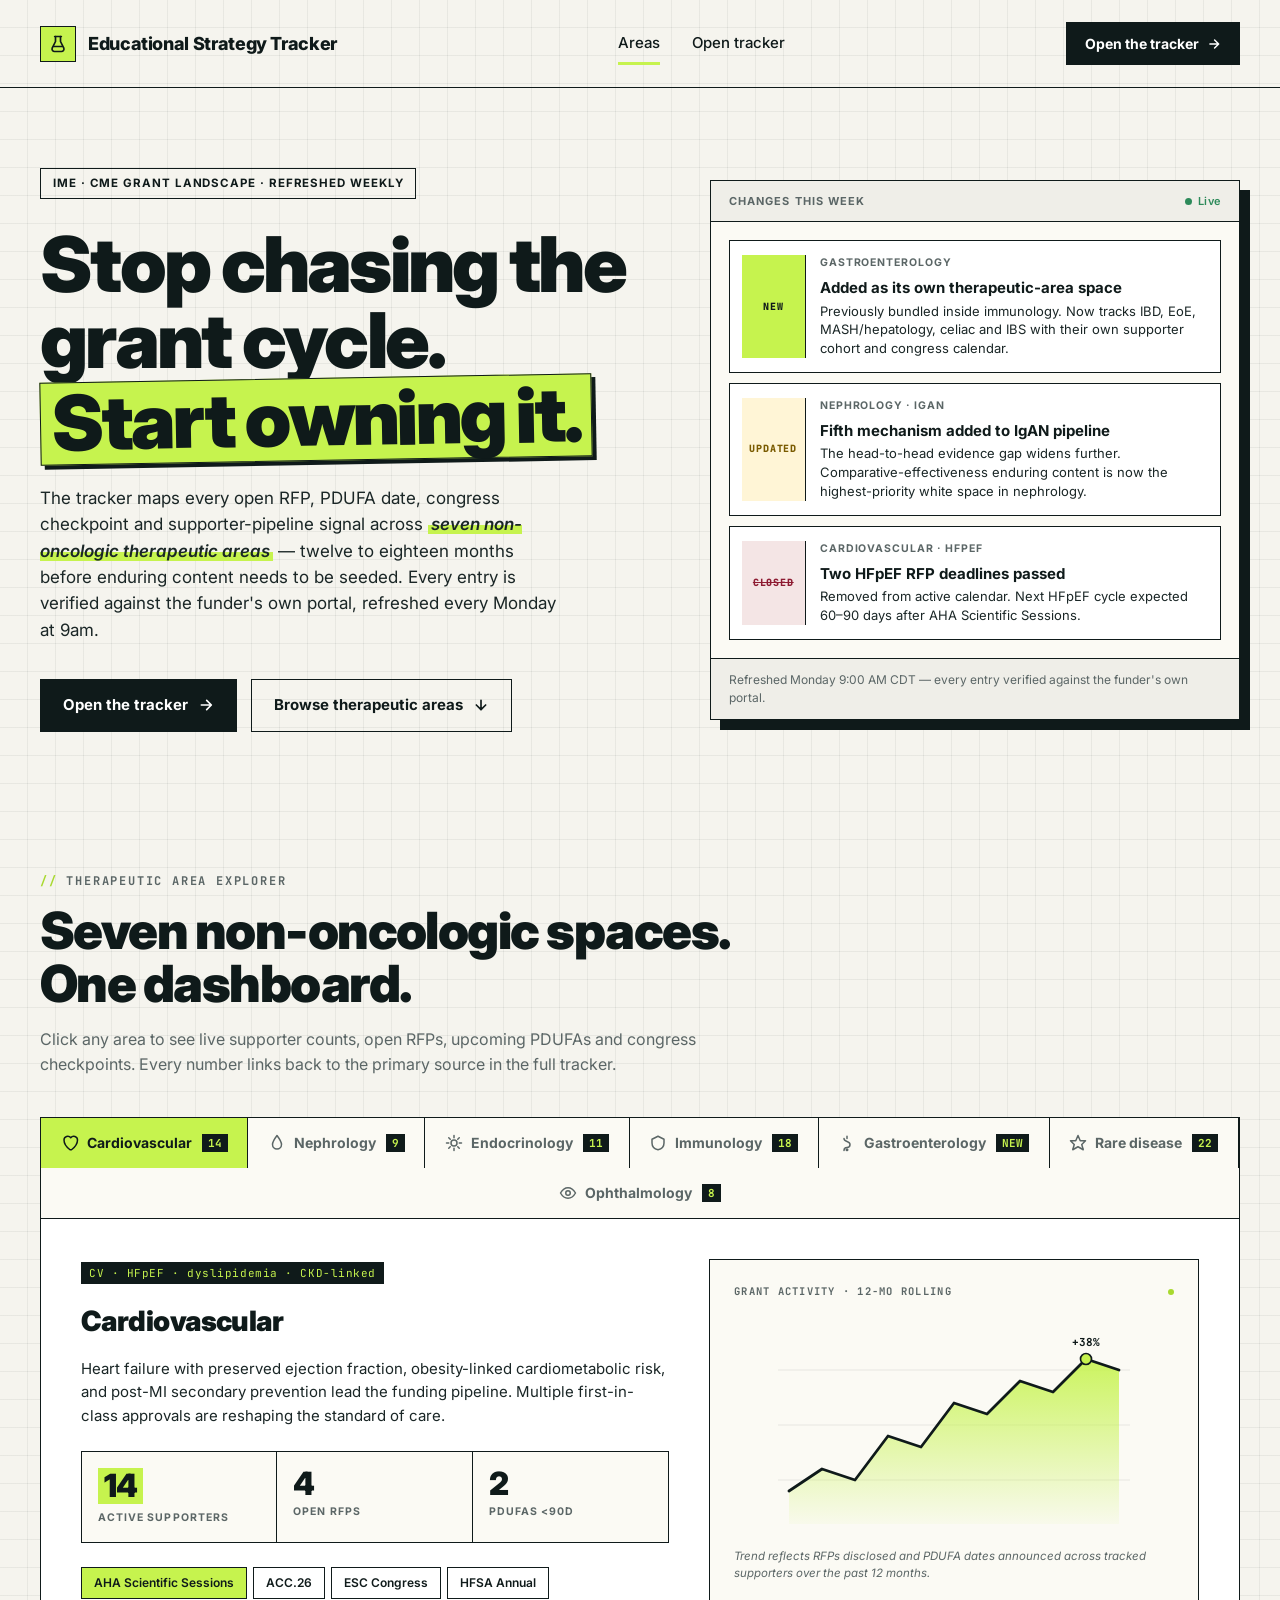
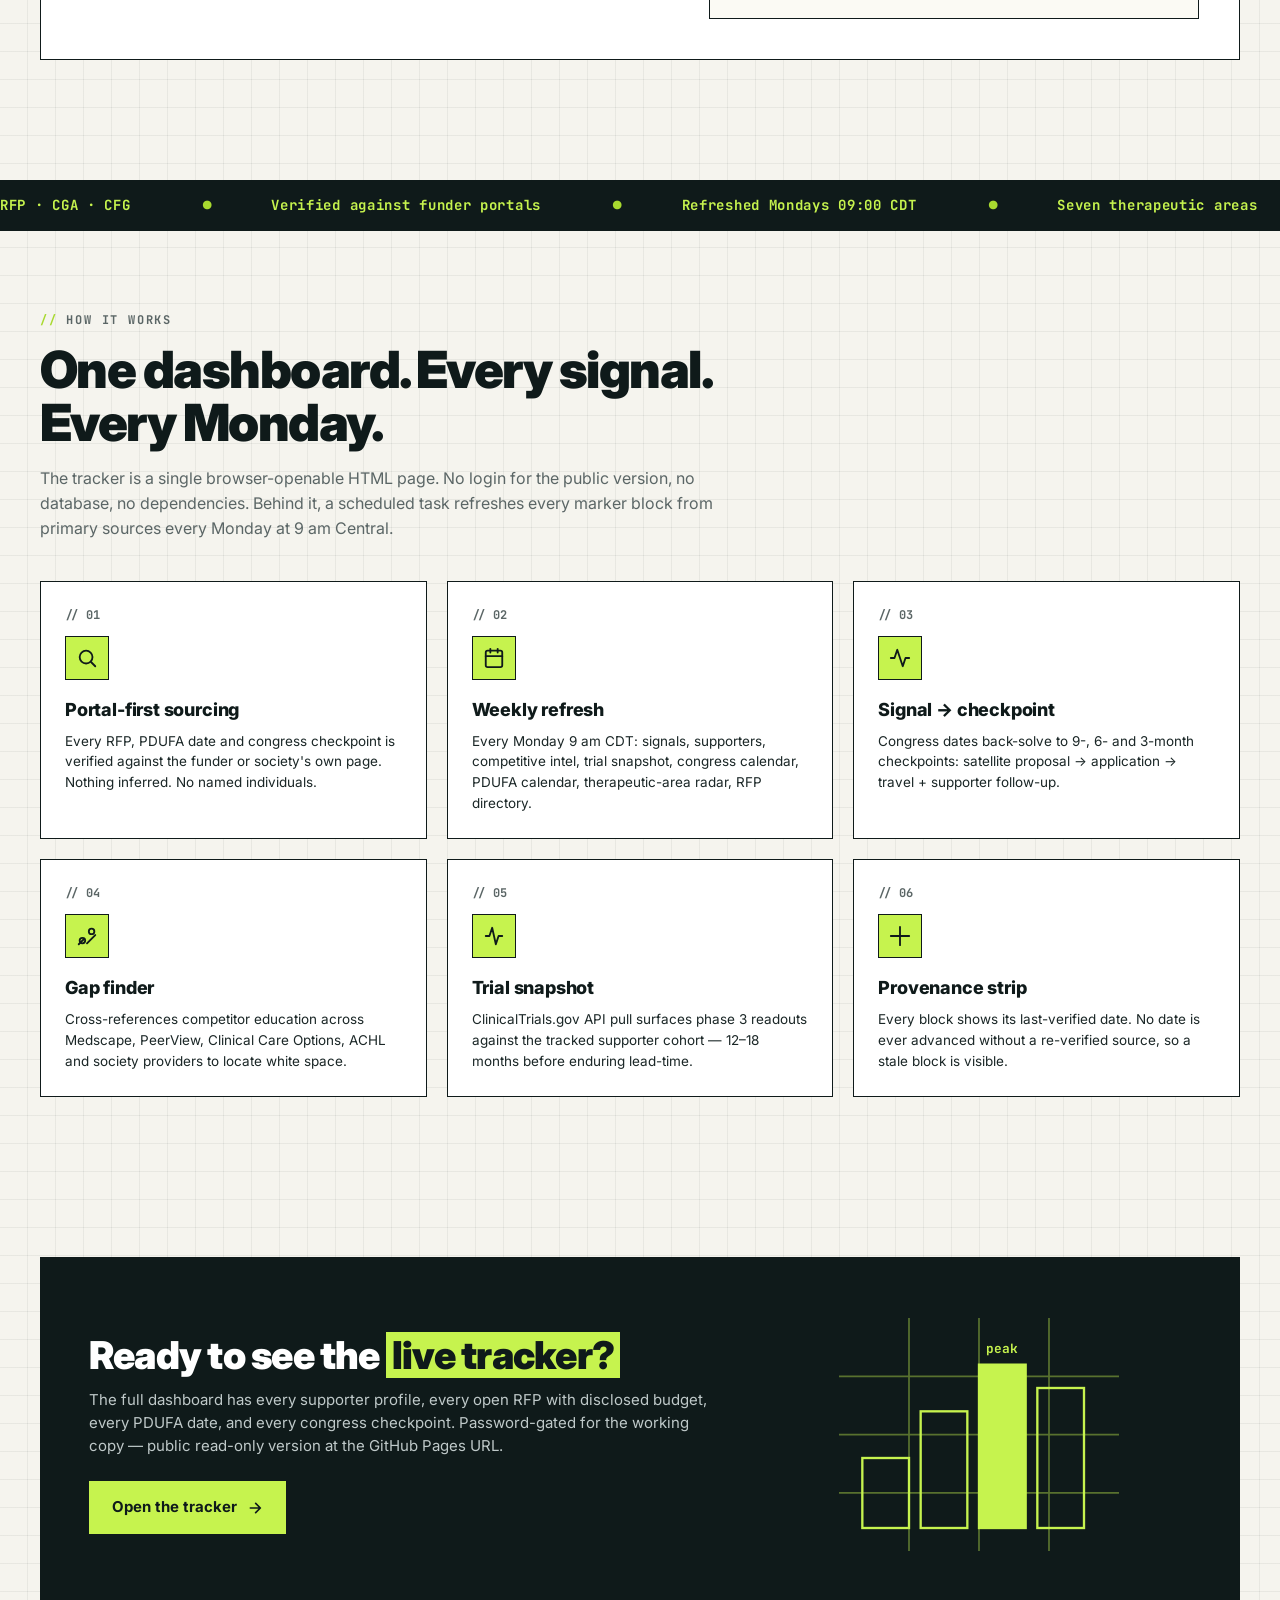
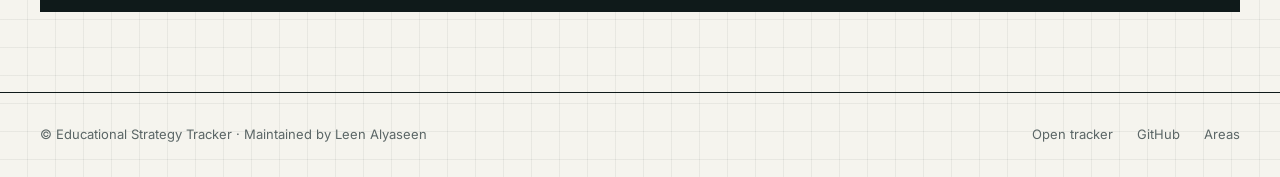
==== landing.html @ 26e4a415 "Add Nichecraft skin + landing page" ====
<!DOCTYPE html>
<html lang="en">
<head>
<meta charset="UTF-8">
<meta name="viewport" content="width=device-width, initial-scale=1.0">
<title>Educational Strategy Tracker — grant landscape, decoded</title>
<link rel="preconnect" href="https://fonts.googleapis.com">
<link rel="preconnect" href="https://fonts.gstatic.com" crossorigin>
<link href="https://fonts.googleapis.com/css2?family=Inter:wght@400;500;600;700;800;900&family=JetBrains+Mono:wght@500;700&display=swap" rel="stylesheet">
<style>
  :root{
    --bg:#f5f4ee;
    --ink:#0f1a1a;
    --ink-soft:#1a2626;
    --muted:#5b6666;
    --line:#0f1a1a;
    --paper:#fbfaf4;
    --lime:#c6f34e;
    --lime-deep:#a8d92f;
    --grid:rgba(15,26,26,.06);
    --card:#ffffff;
    --danger:#e04b3a;
    --warn:#c98a1f;
    --ok:#2d8a5a;
  }
  *{box-sizing:border-box}
  html,body{margin:0;padding:0}
  body{
    font-family:'Inter',-apple-system,BlinkMacSystemFont,'Segoe UI',sans-serif;
    background:var(--bg);
    color:var(--ink);
    line-height:1.5;
    -webkit-font-smoothing:antialiased;
    background-image:
      linear-gradient(var(--grid) 1px,transparent 1px),
      linear-gradient(90deg,var(--grid) 1px,transparent 1px);
    background-size:28px 28px;
    background-position:-1px -1px;
  }
  a{color:inherit;text-decoration:none}
  .mono{font-family:'JetBrains Mono',ui-monospace,monospace;letter-spacing:-.02em}

  /* NAV */
  .nav{
    display:flex;align-items:center;justify-content:space-between;
    padding:22px 40px;max-width:1400px;margin:0 auto;
    border-bottom:1px solid var(--ink);
  }
  .brand{display:flex;align-items:center;gap:12px}
  .logomark{
    width:36px;height:36px;border:1.5px solid var(--ink);background:var(--lime);
    display:flex;align-items:center;justify-content:center;flex-shrink:0;
  }
  .logomark svg{width:20px;height:20px}
  .brand-name{font-weight:800;font-size:18px;letter-spacing:-.02em}
  .nav-links{display:flex;gap:32px;font-weight:500;font-size:15px}
  .nav-links a{position:relative;padding:4px 0;transition:color .15s}
  .nav-links a:hover{color:var(--ink)}
  .nav-links a.active::after{
    content:'';position:absolute;left:0;right:0;bottom:-6px;height:3px;background:var(--lime);
  }
  .nav-cta{
    border:1.5px solid var(--ink);background:var(--ink);color:#fff;
    padding:10px 18px;font-weight:700;font-size:14px;
    display:inline-flex;align-items:center;gap:8px;transition:.15s;
  }
  .nav-cta:hover{background:var(--lime);color:var(--ink)}

  /* HERO */
  .hero{
    max-width:1400px;margin:0 auto;padding:80px 40px 60px;
    display:grid;grid-template-columns:1.15fr 1fr;gap:60px;align-items:center;
  }
  @media(max-width:960px){.hero{grid-template-columns:1fr;padding:40px 24px}}
  .kicker{
    display:inline-block;border:1.5px solid var(--ink);background:transparent;
    padding:6px 12px;font-size:11.5px;font-weight:700;letter-spacing:.08em;text-transform:uppercase;
    margin-bottom:28px;
  }
  h1.hero-h{
    font-family:'Inter',sans-serif;font-weight:900;font-size:clamp(44px,6vw,84px);
    line-height:.98;letter-spacing:-.035em;margin:0 0 24px;
  }
  .hi-mark{
    display:inline-block;padding:2px 10px 4px;background:var(--lime);
    border:1.5px solid var(--ink);position:relative;transform:rotate(-1deg);
    box-shadow:4px 4px 0 var(--ink);
  }
  .hero-sub{
    font-size:17px;line-height:1.55;color:var(--ink-soft);max-width:520px;margin:0 0 36px;
  }
  .hero-sub em{font-style:italic;font-weight:600;background:linear-gradient(180deg,transparent 55%,var(--lime) 55%);padding:0 3px}
  .cta-row{display:flex;gap:14px;flex-wrap:wrap}
  .btn-primary,.btn-secondary{
    font-family:inherit;font-weight:700;font-size:15px;
    padding:14px 22px;border:1.5px solid var(--ink);cursor:pointer;
    display:inline-flex;align-items:center;gap:10px;transition:.15s;
  }
  .btn-primary{background:var(--ink);color:#fff}
  .btn-primary:hover{background:var(--lime);color:var(--ink)}
  .btn-secondary{background:transparent;color:var(--ink)}
  .btn-secondary:hover{background:var(--ink);color:#fff}
  .btn-primary svg,.btn-secondary svg{transition:transform .15s}
  .btn-primary:hover svg,.btn-secondary:hover svg{transform:translateX(3px)}

  /* HERO CARD */
  .sample-card{
    background:var(--paper);border:1.5px solid var(--ink);
    box-shadow:10px 10px 0 var(--ink);position:relative;
  }
  .sample-head{
    background:#efeee8;border-bottom:1.5px solid var(--ink);
    padding:12px 18px;font-size:11px;font-weight:700;letter-spacing:.1em;text-transform:uppercase;color:var(--muted);
    display:flex;justify-content:space-between;align-items:center;
  }
  .live-dot{
    display:inline-flex;align-items:center;gap:6px;color:var(--ok);text-transform:none;letter-spacing:.02em;font-weight:600;font-size:11px;
  }
  .live-dot::before{
    content:'';width:7px;height:7px;border-radius:50%;background:var(--ok);
    animation:pulse 2s infinite;
  }
  @keyframes pulse{
    0%,100%{opacity:1;box-shadow:0 0 0 0 rgba(45,138,90,.5)}
    50%{opacity:.7;box-shadow:0 0 0 6px rgba(45,138,90,0)}
  }
  .sample-body{padding:18px}
  .sample-row{
    display:grid;grid-template-columns:64px 1fr;gap:14px;padding:14px 12px;border:1.5px solid var(--ink);margin-bottom:10px;background:#fff;align-items:center;
  }
  .sample-row:last-child{margin-bottom:0}
  .change-tag{
    text-align:center;padding:8px 4px;border-right:1.5px solid var(--ink);
    font-family:'JetBrains Mono',monospace;font-weight:800;font-size:10px;letter-spacing:.08em;
    align-self:stretch;display:flex;align-items:center;justify-content:center;line-height:1;
  }
  .tag-new{background:var(--lime);color:var(--ink)}
  .tag-upd{background:#fff5d6;color:#7a5b00}
  .tag-closed{background:#f4e5e5;color:#8d1b32;text-decoration:line-through}
  .sample-title{font-weight:700;font-size:15px;margin-bottom:2px}
  .sample-cat{font-size:10.5px;font-weight:700;letter-spacing:.09em;text-transform:uppercase;color:var(--muted);margin-bottom:6px}
  .sample-desc{font-size:13px;color:var(--ink-soft);line-height:1.45}
  .sample-foot{font-size:12px;color:var(--muted);padding:12px 18px;border-top:1.5px solid var(--ink);background:#efeee8}

  /* SECTION */
  .section{max-width:1400px;margin:0 auto;padding:80px 40px}
  .section-head{margin-bottom:40px;max-width:720px}
  .section-kicker{
    font-family:'JetBrains Mono',monospace;font-size:12px;font-weight:700;color:var(--muted);
    text-transform:uppercase;letter-spacing:.15em;margin-bottom:14px;
  }
  .section-kicker::before{content:'// ';color:var(--lime-deep)}
  h2.section-h{
    font-weight:900;font-size:clamp(32px,4vw,52px);letter-spacing:-.03em;line-height:1.05;margin:0 0 16px;
  }
  .section-sub{font-size:16px;color:var(--muted);line-height:1.55}

  /* TABS */
  .tabs{
    display:flex;flex-wrap:wrap;gap:0;border:1.5px solid var(--ink);background:var(--paper);margin-bottom:0;
  }
  .tab{
    flex:1 1 auto;min-width:140px;
    padding:16px 18px;font-family:inherit;font-weight:700;font-size:14px;
    background:transparent;border:none;border-right:1.5px solid var(--ink);
    cursor:pointer;color:var(--muted);
    display:flex;align-items:center;justify-content:center;gap:8px;
    transition:.15s;position:relative;
  }
  .tab:last-child{border-right:none}
  .tab:hover{color:var(--ink);background:#efeee8}
  .tab.active{background:var(--lime);color:var(--ink)}
  .tab .tab-icon{width:18px;height:18px;flex-shrink:0}
  .tab .tab-count{
    font-family:'JetBrains Mono',monospace;font-weight:700;font-size:11px;
    background:var(--ink);color:var(--lime);padding:2px 6px;margin-left:2px;
  }
  .tab.active .tab-count{background:var(--ink);color:var(--lime)}
  @media(max-width:900px){.tab{flex:1 1 45%;border-right:none;border-bottom:1.5px solid var(--ink)}}

  /* TAB PANEL */
  .tab-panel{
    border:1.5px solid var(--ink);border-top:none;background:var(--card);padding:40px;
    display:none;
  }
  .tab-panel.active{display:grid;grid-template-columns:1.2fr 1fr;gap:40px}
  @media(max-width:900px){.tab-panel.active{grid-template-columns:1fr;padding:24px}}

  .panel-left h3{
    font-size:28px;font-weight:900;letter-spacing:-.02em;margin:0 0 8px;
  }
  .panel-tag{
    display:inline-block;font-family:'JetBrains Mono',monospace;font-size:11px;
    padding:3px 8px;background:var(--ink);color:var(--lime);
    margin-bottom:16px;letter-spacing:.05em;
  }
  .panel-desc{font-size:15px;color:var(--ink-soft);line-height:1.55;margin-bottom:24px}
  .stat-grid{
    display:grid;grid-template-columns:repeat(3,1fr);gap:0;
    border:1.5px solid var(--ink);margin-bottom:24px;
  }
  .stat{padding:16px;border-right:1.5px solid var(--ink);background:var(--paper)}
  .stat:last-child{border-right:none}
  .stat-num{font-weight:900;font-size:32px;line-height:1;letter-spacing:-.03em;margin-bottom:4px}
  .stat-num.accent{background:var(--lime);padding:2px 6px;display:inline-block;margin-bottom:6px}
  .stat-lab{font-size:10.5px;font-weight:700;letter-spacing:.1em;text-transform:uppercase;color:var(--muted)}
  .chip-row{display:flex;flex-wrap:wrap;gap:6px;margin-bottom:20px}
  .chip{
    font-size:12px;font-weight:600;padding:6px 12px;
    border:1.5px solid var(--ink);background:#fff;
  }
  .chip.hot{background:var(--lime)}

  /* IMMUNOLOGY SUB-SPECIALTY SWITCHER */
  .sub-switch{
    display:flex;flex-wrap:wrap;gap:0;border:1.5px solid var(--ink);margin-bottom:18px;background:var(--paper);
  }
  .sub-switch button{
    flex:1 1 auto;min-width:80px;font-family:inherit;font-weight:700;font-size:12px;
    padding:10px 12px;background:transparent;color:var(--muted);border:none;border-right:1.5px solid var(--ink);cursor:pointer;
    transition:.15s;
  }
  .sub-switch button:last-child{border-right:none}
  .sub-switch button:hover{background:#efeee8;color:var(--ink)}
  .sub-switch button.on{background:var(--ink);color:var(--lime)}
  .sub-view{display:none}
  .sub-view.on{display:block}
  .sub-lab{font-family:'JetBrains Mono',monospace;font-size:11px;font-weight:700;color:var(--muted);text-transform:uppercase;letter-spacing:.1em;margin-bottom:8px}

  /* PANEL RIGHT — GRAPHIC */
  .panel-right{
    background:var(--paper);border:1.5px solid var(--ink);padding:24px;position:relative;overflow:hidden;
    min-height:340px;display:flex;flex-direction:column;
  }
  .graphic-lab{
    font-family:'JetBrains Mono',monospace;font-size:10.5px;font-weight:700;color:var(--muted);
    letter-spacing:.12em;text-transform:uppercase;margin-bottom:14px;display:flex;justify-content:space-between;align-items:center;
  }
  .graphic-lab .tiny-dot{width:6px;height:6px;background:var(--lime-deep);border-radius:50%}
  .chart-wrap{flex:1;display:flex;align-items:center;justify-content:center}
  .chart-wrap svg{width:100%;height:auto;max-height:220px}
  .graphic-note{font-size:11.5px;color:var(--muted);margin-top:12px;line-height:1.5;font-style:italic}

  /* MARQUEE */
  .marquee-wrap{
    border-top:1.5px solid var(--ink);border-bottom:1.5px solid var(--ink);
    background:var(--ink);color:var(--lime);overflow:hidden;padding:14px 0;margin-top:40px;
  }
  .marquee{
    display:flex;gap:60px;white-space:nowrap;animation:scroll 40s linear infinite;
    font-family:'JetBrains Mono',monospace;font-size:14px;font-weight:700;letter-spacing:.05em;
  }
  @keyframes scroll{
    from{transform:translateX(0)}
    to{transform:translateX(-50%)}
  }
  .marquee span{display:inline-flex;align-items:center;gap:12px}
  .marquee span::after{content:'●';color:var(--lime-deep);margin-left:60px}

  /* FEATURE GRID */
  .feat-grid{
    display:grid;grid-template-columns:repeat(3,1fr);gap:20px;margin-top:32px;
  }
  @media(max-width:900px){.feat-grid{grid-template-columns:1fr}}
  .feat{
    border:1.5px solid var(--ink);background:var(--card);padding:24px;position:relative;transition:.15s;
  }
  .feat:hover{box-shadow:6px 6px 0 var(--ink);transform:translate(-3px,-3px)}
  .feat-num{
    font-family:'JetBrains Mono',monospace;font-size:12px;font-weight:700;color:var(--muted);margin-bottom:12px;
  }
  .feat-icon{width:44px;height:44px;margin-bottom:16px;border:1.5px solid var(--ink);display:flex;align-items:center;justify-content:center;background:var(--lime)}
  .feat-icon svg{width:22px;height:22px}
  .feat h4{font-size:18px;font-weight:800;margin:0 0 8px;letter-spacing:-.01em}
  .feat p{font-size:13.5px;color:var(--ink-soft);line-height:1.55;margin:0}

  /* CTA STRIP */
  .cta-strip{
    max-width:1400px;margin:80px auto 0;padding:0 40px;
  }
  .cta-box{
    background:var(--ink);color:#fff;padding:60px 48px;position:relative;overflow:hidden;
    display:grid;grid-template-columns:1.5fr 1fr;gap:40px;align-items:center;
    border:1.5px solid var(--ink);
  }
  @media(max-width:900px){.cta-box{grid-template-columns:1fr;padding:40px 24px}}
  .cta-box h3{font-size:clamp(28px,3vw,44px);font-weight:900;letter-spacing:-.02em;line-height:1.05;margin:0 0 12px}
  .cta-box h3 mark{background:var(--lime);color:var(--ink);padding:0 6px}
  .cta-box p{font-size:15px;color:#bfc9c9;margin:0 0 24px;line-height:1.55}
  .cta-box .btn-primary{background:var(--lime);color:var(--ink);border-color:var(--lime)}
  .cta-box .btn-primary:hover{background:#fff;color:var(--ink);border-color:#fff}
  .cta-graphic{position:relative;display:flex;justify-content:center}
  .cta-graphic svg{width:100%;max-width:280px;height:auto}

  /* FOOTER */
  footer{
    max-width:1400px;margin:80px auto 0;padding:32px 40px;
    border-top:1.5px solid var(--ink);
    display:flex;justify-content:space-between;flex-wrap:wrap;gap:16px;
    font-size:13px;color:var(--muted);
  }
  footer .foot-links{display:flex;gap:24px}
  footer a:hover{color:var(--ink)}
</style>
</head>
<body>

<!-- NAV -->
<nav class="nav">
  <div class="brand">
    <div class="logomark">
      <svg viewBox="0 0 24 24" fill="none" stroke="#0f1a1a" stroke-width="2" stroke-linecap="round" stroke-linejoin="round">
        <path d="M9 3v6l-4 8a3 3 0 0 0 3 4h8a3 3 0 0 0 3-4l-4-8V3"/>
        <path d="M8 3h8"/>
        <path d="M7 15h10"/>
      </svg>
    </div>
    <div class="brand-name">Educational Strategy Tracker</div>
  </div>
  <div class="nav-links">
    <a href="#areas" class="active">Areas</a>
    <a href="https://aistrategy5.github.io/Tracker/">Open tracker</a>
  </div>
  <a href="https://aistrategy5.github.io/Tracker/" class="nav-cta">
    Open the tracker
    <svg width="14" height="14" viewBox="0 0 24 24" fill="none" stroke="currentColor" stroke-width="2.5" stroke-linecap="round" stroke-linejoin="round"><path d="M5 12h14M13 5l7 7-7 7"/></svg>
  </a>
</nav>

<!-- HERO -->
<section class="hero">
  <div>
    <div class="kicker">IME · CME grant landscape · Refreshed weekly</div>
    <h1 class="hero-h">Stop chasing the grant cycle. <span class="hi-mark">Start owning it.</span></h1>
    <p class="hero-sub">
      The tracker maps every open RFP, PDUFA date, congress checkpoint and supporter-pipeline signal across <em>seven non-oncologic therapeutic areas</em> — twelve to eighteen months before enduring content needs to be seeded. Every entry is verified against the funder's own portal, refreshed every Monday at 9am.
    </p>
    <div class="cta-row">
      <a href="https://aistrategy5.github.io/Tracker/" class="btn-primary">
        Open the tracker
        <svg width="16" height="16" viewBox="0 0 24 24" fill="none" stroke="currentColor" stroke-width="2.5" stroke-linecap="round" stroke-linejoin="round"><path d="M5 12h14M13 5l7 7-7 7"/></svg>
      </a>
      <a href="#areas" class="btn-secondary">
        Browse therapeutic areas
        <svg width="16" height="16" viewBox="0 0 24 24" fill="none" stroke="currentColor" stroke-width="2.5" stroke-linecap="round" stroke-linejoin="round"><path d="M12 5v14M5 12l7 7 7-7"/></svg>
      </a>
    </div>
  </div>

  <div class="sample-card">
    <div class="sample-head">
      <span>Changes this week</span>
      <span class="live-dot">Live</span>
    </div>
    <div class="sample-body">
      <div class="sample-row change-row">
        <div class="change-tag tag-new">NEW</div>
        <div>
          <div class="sample-cat">Gastroenterology</div>
          <div class="sample-title">Added as its own therapeutic-area space</div>
          <div class="sample-desc">Previously bundled inside immunology. Now tracks IBD, EoE, MASH/hepatology, celiac and IBS with their own supporter cohort and congress calendar.</div>
        </div>
      </div>
      <div class="sample-row change-row">
        <div class="change-tag tag-upd">UPDATED</div>
        <div>
          <div class="sample-cat">Nephrology · IgAN</div>
          <div class="sample-title">Fifth mechanism added to IgAN pipeline</div>
          <div class="sample-desc">The head-to-head evidence gap widens further. Comparative-effectiveness enduring content is now the highest-priority white space in nephrology.</div>
        </div>
      </div>
      <div class="sample-row change-row">
        <div class="change-tag tag-closed">CLOSED</div>
        <div>
          <div class="sample-cat">Cardiovascular · HFpEF</div>
          <div class="sample-title">Two HFpEF RFP deadlines passed</div>
          <div class="sample-desc">Removed from active calendar. Next HFpEF cycle expected 60–90 days after AHA Scientific Sessions.</div>
        </div>
      </div>
    </div>
    <div class="sample-foot">Refreshed Monday 9:00 AM CDT — every entry verified against the funder's own portal.</div>
  </div>
</section>

<!-- TABS SECTION -->
<section class="section" id="areas">
  <div class="section-head">
    <div class="section-kicker">Therapeutic area explorer</div>
    <h2 class="section-h">Seven non-oncologic spaces. One dashboard.</h2>
    <p class="section-sub">Click any area to see live supporter counts, open RFPs, upcoming PDUFAs and congress checkpoints. Every number links back to the primary source in the full tracker.</p>
  </div>

  <div class="tabs" role="tablist">
    <button class="tab active" data-panel="cv">
      <svg class="tab-icon" viewBox="0 0 24 24" fill="none" stroke="currentColor" stroke-width="2" stroke-linecap="round" stroke-linejoin="round"><path d="M12 21s-8-6-8-13a5 5 0 0 1 9-3 5 5 0 0 1 9 3c0 7-8 13-8 13z"/></svg>
      Cardiovascular <span class="tab-count">14</span>
    </button>
    <button class="tab" data-panel="neph">
      <svg class="tab-icon" viewBox="0 0 24 24" fill="none" stroke="currentColor" stroke-width="2" stroke-linecap="round" stroke-linejoin="round"><path d="M12 2c3 4 6 8 6 12a6 6 0 1 1-12 0c0-4 3-8 6-12z"/></svg>
      Nephrology <span class="tab-count">9</span>
    </button>
    <button class="tab" data-panel="endo">
      <svg class="tab-icon" viewBox="0 0 24 24" fill="none" stroke="currentColor" stroke-width="2" stroke-linecap="round" stroke-linejoin="round"><circle cx="12" cy="12" r="4"/><path d="M12 2v3M12 19v3M2 12h3M19 12h3M5 5l2 2M17 17l2 2M5 19l2-2M17 7l2-2"/></svg>
      Endocrinology <span class="tab-count">11</span>
    </button>
    <button class="tab" data-panel="immuno">
      <svg class="tab-icon" viewBox="0 0 24 24" fill="none" stroke="currentColor" stroke-width="2" stroke-linecap="round" stroke-linejoin="round"><path d="M12 3l8 4v5c0 5-3.5 8-8 9-4.5-1-8-4-8-9V7l8-4z"/></svg>
      Immunology <span class="tab-count">18</span>
    </button>
    <button class="tab" data-panel="gi">
      <svg class="tab-icon" viewBox="0 0 24 24" fill="none" stroke="currentColor" stroke-width="2" stroke-linecap="round" stroke-linejoin="round"><path d="M12 3v3M8 6c0 2 1 3 4 4s4 2 4 4-1 4-4 4-4 2-4 4"/><circle cx="12" cy="21" r="1"/></svg>
      Gastroenterology <span class="tab-count">NEW</span>
    </button>
    <button class="tab" data-panel="rare">
      <svg class="tab-icon" viewBox="0 0 24 24" fill="none" stroke="currentColor" stroke-width="2" stroke-linecap="round" stroke-linejoin="round"><polygon points="12,2 15,9 22,9 17,14 19,21 12,17 5,21 7,14 2,9 9,9"/></svg>
      Rare disease <span class="tab-count">22</span>
    </button>
    <button class="tab" data-panel="oph">
      <svg class="tab-icon" viewBox="0 0 24 24" fill="none" stroke="currentColor" stroke-width="2" stroke-linecap="round" stroke-linejoin="round"><path d="M2 12s4-7 10-7 10 7 10 7-4 7-10 7S2 12 2 12z"/><circle cx="12" cy="12" r="3"/></svg>
      Ophthalmology <span class="tab-count">8</span>
    </button>
  </div>

  <!-- PANEL: Cardiovascular -->
  <div class="tab-panel active" data-panel="cv">
    <div class="panel-left">
      <span class="panel-tag">CV · HFpEF · dyslipidemia · CKD-linked</span>
      <h3>Cardiovascular</h3>
      <p class="panel-desc">Heart failure with preserved ejection fraction, obesity-linked cardiometabolic risk, and post-MI secondary prevention lead the funding pipeline. Multiple first-in-class approvals are reshaping the standard of care.</p>
      <div class="stat-grid">
        <div class="stat"><div class="stat-num accent">14</div><div class="stat-lab">Active supporters</div></div>
        <div class="stat"><div class="stat-num">4</div><div class="stat-lab">Open RFPs</div></div>
        <div class="stat"><div class="stat-num">2</div><div class="stat-lab">PDUFAs &lt;90d</div></div>
      </div>
      <div class="chip-row">
        <span class="chip hot">AHA Scientific Sessions</span>
        <span class="chip">ACC.26</span>
        <span class="chip">ESC Congress</span>
        <span class="chip">HFSA Annual</span>
      </div>
    </div>
    <div class="panel-right">
      <div class="graphic-lab"><span>Grant activity · 12-mo rolling</span><span class="tiny-dot"></span></div>
      <div class="chart-wrap">
        <svg viewBox="0 0 320 200" xmlns="http://www.w3.org/2000/svg">
          <defs>
            <linearGradient id="cvgrad" x1="0" x2="0" y1="0" y2="1">
              <stop offset="0%" stop-color="#c6f34e" stop-opacity=".9"/>
              <stop offset="100%" stop-color="#c6f34e" stop-opacity=".05"/>
            </linearGradient>
          </defs>
          <g stroke="#0f1a1a" stroke-width="0.5" opacity=".15">
            <line x1="0" y1="50" x2="320" y2="50"/><line x1="0" y1="100" x2="320" y2="100"/><line x1="0" y1="150" x2="320" y2="150"/>
          </g>
          <path d="M10,160 L40,140 L70,150 L100,110 L130,120 L160,80 L190,90 L220,60 L250,70 L280,40 L310,50 L310,190 L10,190 Z" fill="url(#cvgrad)"/>
          <path d="M10,160 L40,140 L70,150 L100,110 L130,120 L160,80 L190,90 L220,60 L250,70 L280,40 L310,50" fill="none" stroke="#0f1a1a" stroke-width="2.5" stroke-linecap="round" stroke-linejoin="round"/>
          <circle cx="280" cy="40" r="5" fill="#c6f34e" stroke="#0f1a1a" stroke-width="1.5"/>
          <text x="280" y="28" font-size="10" font-weight="700" text-anchor="middle" fill="#0f1a1a" font-family="'JetBrains Mono',monospace">+38%</text>
        </svg>
      </div>
      <p class="graphic-note">Trend reflects RFPs disclosed and PDUFA dates announced across tracked supporters over the past 12 months.</p>
    </div>
  </div>

  <!-- PANEL: Nephrology -->
  <div class="tab-panel" data-panel="neph">
    <div class="panel-left">
      <span class="panel-tag">Nephrology · IgAN · APOL1 · CKD</span>
      <h3>Nephrology</h3>
      <p class="panel-desc">IgA nephropathy went from one approved therapy to five mechanisms in under three years, with no head-to-head data. This is the highest-density comparative-effectiveness gap in the tracker right now.</p>
      <div class="stat-grid">
        <div class="stat"><div class="stat-num">9</div><div class="stat-lab">Active supporters</div></div>
        <div class="stat"><div class="stat-num accent">5</div><div class="stat-lab">IgAN mechanisms</div></div>
        <div class="stat"><div class="stat-num">3</div><div class="stat-lab">Open RFPs</div></div>
      </div>
      <div class="chip-row">
        <span class="chip hot">ASN Kidney Week</span>
        <span class="chip">ERA Congress</span>
        <span class="chip">NKF Spring</span>
      </div>
    </div>
    <div class="panel-right">
      <div class="graphic-lab"><span>Mechanism landscape · IgAN</span><span class="tiny-dot"></span></div>
      <div class="chart-wrap">
        <svg viewBox="0 0 320 200" xmlns="http://www.w3.org/2000/svg">
          <g font-family="'JetBrains Mono',monospace" font-size="9" font-weight="700" fill="#0f1a1a">
            <g transform="translate(30,30)"><rect width="60" height="30" fill="#c6f34e" stroke="#0f1a1a" stroke-width="1.5"/><text x="30" y="19" text-anchor="middle">APRIL/BLyS</text></g>
            <g transform="translate(110,30)"><rect width="60" height="30" fill="#fff" stroke="#0f1a1a" stroke-width="1.5"/><text x="30" y="19" text-anchor="middle">Endothelin</text></g>
            <g transform="translate(190,30)"><rect width="60" height="30" fill="#fff" stroke="#0f1a1a" stroke-width="1.5"/><text x="30" y="19" text-anchor="middle">Complement</text></g>
            <g transform="translate(70,90)"><rect width="60" height="30" fill="#fff" stroke="#0f1a1a" stroke-width="1.5"/><text x="30" y="19" text-anchor="middle">SGLT2</text></g>
            <g transform="translate(150,90)"><rect width="60" height="30" fill="#fff" stroke="#0f1a1a" stroke-width="1.5"/><text x="30" y="19" text-anchor="middle">MRA</text></g>
            <g transform="translate(90,150)"><rect width="120" height="30" fill="#0f1a1a" stroke="#0f1a1a" stroke-width="1.5"/><text x="150" y="19" text-anchor="middle" fill="#c6f34e">Head-to-head: 0</text></g>
          </g>
          <g stroke="#0f1a1a" stroke-width="1" fill="none" opacity=".4">
            <path d="M60,60 L100,90 M140,60 L140,90 M220,60 L180,90 M100,120 L150,150 M180,120 L150,150"/>
          </g>
        </svg>
      </div>
      <p class="graphic-note">Five approved mechanisms in a single indication with no head-to-head evidence — the exact conditions that create sustained IME demand.</p>
    </div>
  </div>

  <!-- PANEL: Endocrinology -->
  <div class="tab-panel" data-panel="endo">
    <div class="panel-left">
      <span class="panel-tag">Endocrinology · obesity · T2D · thyroid eye</span>
      <h3>Endocrinology</h3>
      <p class="panel-desc">Obesity and cardiometabolic risk are the fastest-moving spaces in the tracker. Incretin-class expansion is triggering payer-education and comparative-effectiveness RFPs across nearly every major supporter.</p>
      <div class="stat-grid">
        <div class="stat"><div class="stat-num accent">11</div><div class="stat-lab">Active supporters</div></div>
        <div class="stat"><div class="stat-num">6</div><div class="stat-lab">Open RFPs</div></div>
        <div class="stat"><div class="stat-num">3</div><div class="stat-lab">PDUFAs &lt;180d</div></div>
      </div>
      <div class="chip-row">
        <span class="chip hot">ADA Scientific</span>
        <span class="chip">EASD Annual</span>
        <span class="chip">ENDO</span>
        <span class="chip">ObesityWeek</span>
      </div>
    </div>
    <div class="panel-right">
      <div class="graphic-lab"><span>Supporter velocity · endocrinology</span><span class="tiny-dot"></span></div>
      <div class="chart-wrap">
        <svg viewBox="0 0 320 200" xmlns="http://www.w3.org/2000/svg">
          <g stroke="#0f1a1a" stroke-width="0.5" opacity=".15">
            <line x1="0" y1="50" x2="320" y2="50"/><line x1="0" y1="100" x2="320" y2="100"/><line x1="0" y1="150" x2="320" y2="150"/>
          </g>
          <g>
            <rect x="20"  y="130" width="24" height="50" fill="#fff" stroke="#0f1a1a" stroke-width="1.5"/>
            <rect x="60"  y="115" width="24" height="65" fill="#fff" stroke="#0f1a1a" stroke-width="1.5"/>
            <rect x="100" y="100" width="24" height="80" fill="#fff" stroke="#0f1a1a" stroke-width="1.5"/>
            <rect x="140" y="80" width="24" height="100" fill="#fff" stroke="#0f1a1a" stroke-width="1.5"/>
            <rect x="180" y="60" width="24" height="120" fill="#c6f34e" stroke="#0f1a1a" stroke-width="1.5"/>
            <rect x="220" y="40" width="24" height="140" fill="#c6f34e" stroke="#0f1a1a" stroke-width="1.5"/>
            <rect x="260" y="25" width="24" height="155" fill="#c6f34e" stroke="#0f1a1a" stroke-width="1.5"/>
          </g>
          <text x="272" y="18" font-size="10" font-weight="700" text-anchor="middle" fill="#0f1a1a" font-family="'JetBrains Mono',monospace">Q4</text>
          <text x="32" y="195" font-size="9" text-anchor="middle" fill="#5b6666" font-family="'JetBrains Mono',monospace">Q1</text>
        </svg>
      </div>
      <p class="graphic-note">Quarterly count of newly announced supporter RFPs in obesity/cardiometabolic. The tail-end acceleration is the incretin-class effect.</p>
    </div>
  </div>

  <!-- PANEL: Immunology -->
  <div class="tab-panel" data-panel="immuno">
    <div class="panel-left">
      <span class="panel-tag">Immunology · derm · rheum · pulm · allergy</span>
      <h3>Immunology</h3>
      <p class="panel-desc">The broadest space in the tracker. Each sub-specialty carries its own supporter cohort, congresses and RFP cadence — pick one to focus.</p>

      <div class="sub-lab">Choose sub-specialty</div>
      <div class="sub-switch" role="tablist">
        <button class="on" data-sub="all">All</button>
        <button data-sub="derm">Dermatology</button>
        <button data-sub="rheum">Rheumatology</button>
        <button data-sub="pulm">Pulmonology</button>
        <button data-sub="allergy">Allergy</button>
      </div>

      <div class="sub-view on" data-sub="all">
        <div class="stat-grid">
          <div class="stat"><div class="stat-num accent">18</div><div class="stat-lab">Active supporters</div></div>
          <div class="stat"><div class="stat-num">7</div><div class="stat-lab">Open RFPs</div></div>
          <div class="stat"><div class="stat-num">4</div><div class="stat-lab">Sub-specialties</div></div>
        </div>
        <div class="chip-row">
          <span class="chip hot">AAD</span><span class="chip hot">ACR Convergence</span>
          <span class="chip">EULAR</span><span class="chip">AAAAI</span><span class="chip">ATS</span>
        </div>
      </div>

      <div class="sub-view" data-sub="derm">
        <div class="stat-grid">
          <div class="stat"><div class="stat-num accent">5</div><div class="stat-lab">Supporters</div></div>
          <div class="stat"><div class="stat-num">2</div><div class="stat-lab">Open RFPs</div></div>
          <div class="stat"><div class="stat-num">3</div><div class="stat-lab">Focus areas</div></div>
        </div>
        <div class="chip-row">
          <span class="chip hot">Atopic dermatitis</span><span class="chip hot">Psoriasis</span>
          <span class="chip">Hidradenitis suppurativa</span><span class="chip">Vitiligo</span>
          <span class="chip">AAD Annual</span><span class="chip">SID</span>
        </div>
      </div>

      <div class="sub-view" data-sub="rheum">
        <div class="stat-grid">
          <div class="stat"><div class="stat-num accent">6</div><div class="stat-lab">Supporters</div></div>
          <div class="stat"><div class="stat-num">3</div><div class="stat-lab">Open RFPs</div></div>
          <div class="stat"><div class="stat-num">4</div><div class="stat-lab">Focus areas</div></div>
        </div>
        <div class="chip-row">
          <span class="chip hot">Rheumatoid arthritis</span><span class="chip hot">axSpA</span>
          <span class="chip">Lupus / SLE</span><span class="chip">PsA</span>
          <span class="chip">ACR Convergence</span><span class="chip">EULAR</span>
        </div>
      </div>

      <div class="sub-view" data-sub="pulm">
        <div class="stat-grid">
          <div class="stat"><div class="stat-num accent">3</div><div class="stat-lab">Supporters</div></div>
          <div class="stat"><div class="stat-num">1</div><div class="stat-lab">Open RFPs</div></div>
          <div class="stat"><div class="stat-num">3</div><div class="stat-lab">Focus areas</div></div>
        </div>
        <div class="chip-row">
          <span class="chip hot">Severe asthma</span>
          <span class="chip">COPD (Type 2)</span><span class="chip">Chronic cough</span>
          <span class="chip">ATS</span><span class="chip">CHEST</span>
        </div>
      </div>

      <div class="sub-view" data-sub="allergy">
        <div class="stat-grid">
          <div class="stat"><div class="stat-num accent">2</div><div class="stat-lab">Supporters</div></div>
          <div class="stat"><div class="stat-num">1</div><div class="stat-lab">Open RFPs</div></div>
          <div class="stat"><div class="stat-num">3</div><div class="stat-lab">Focus areas</div></div>
        </div>
        <div class="chip-row">
          <span class="chip hot">Chronic spontaneous urticaria</span>
          <span class="chip">Food allergy</span><span class="chip">Nasal polyposis</span>
          <span class="chip">AAAAI</span>
        </div>
      </div>
    </div>
    <div class="panel-right">
      <div class="graphic-lab"><span>Sub-specialty split</span><span class="tiny-dot"></span></div>
      <div class="chart-wrap">
        <svg viewBox="0 0 320 200" xmlns="http://www.w3.org/2000/svg">
          <g font-family="'JetBrains Mono',monospace" font-size="10" font-weight="700">
            <rect x="20"  y="70" width="55" height="60" fill="#c6f34e" stroke="#0f1a1a" stroke-width="1.5"/>
            <rect x="80"  y="55" width="55" height="75" fill="#fff" stroke="#0f1a1a" stroke-width="1.5"/>
            <rect x="140" y="80" width="55" height="50" fill="#fff" stroke="#0f1a1a" stroke-width="1.5"/>
            <rect x="200" y="90" width="55" height="40" fill="#fff" stroke="#0f1a1a" stroke-width="1.5"/>
            <rect x="260" y="100" width="40" height="30" fill="#fff" stroke="#0f1a1a" stroke-width="1.5"/>
            <text x="47"  y="150" text-anchor="middle" fill="#0f1a1a">Derm</text>
            <text x="107" y="150" text-anchor="middle" fill="#0f1a1a">Rheum</text>
            <text x="167" y="150" text-anchor="middle" fill="#0f1a1a">Pulm</text>
            <text x="227" y="150" text-anchor="middle" fill="#0f1a1a">Allergy</text>
            <text x="280" y="150" text-anchor="middle" fill="#0f1a1a">Other</text>
            <text x="47"  y="65" text-anchor="middle" font-size="12" font-weight="800">5</text>
            <text x="107" y="50" text-anchor="middle" font-size="12" font-weight="800">6</text>
            <text x="167" y="75" text-anchor="middle" font-size="12" font-weight="800">3</text>
            <text x="227" y="85" text-anchor="middle" font-size="12" font-weight="800">2</text>
            <text x="280" y="95" text-anchor="middle" font-size="12" font-weight="800">2</text>
          </g>
        </svg>
      </div>
      <p class="graphic-note">Active supporter count by immunology sub-specialty. Derm and rheum dominate; allergy and pulm carry the fastest-growing subset.</p>
    </div>
  </div>

  <!-- PANEL: Gastroenterology (NEW) -->
  <div class="tab-panel" data-panel="gi">
    <div class="panel-left">
      <span class="panel-tag">Gastroenterology · IBD · EoE · MASH · hepatology</span>
      <h3>Gastroenterology <span style="background:var(--lime);border:1.5px solid var(--ink);font-size:11px;padding:2px 8px;vertical-align:middle;margin-left:8px;font-weight:800">NEW</span></h3>
      <p class="panel-desc">Now tracked as its own space (previously bundled under immunology). Covers IBD/UC/Crohn's, EoE, celiac, MASH/NASH and hepatology, and functional GI. The MASH space in particular has been transformed by first commercial approvals.</p>
      <div class="stat-grid">
        <div class="stat"><div class="stat-num accent">NEW</div><div class="stat-lab">Space status</div></div>
        <div class="stat"><div class="stat-num">4</div><div class="stat-lab">Sub-areas</div></div>
        <div class="stat"><div class="stat-num">5</div><div class="stat-lab">Congresses</div></div>
      </div>
      <div class="chip-row">
        <span class="chip hot">DDW</span>
        <span class="chip hot">UEG Week</span>
        <span class="chip">AASLD Liver Meeting</span>
        <span class="chip">ACG Annual</span>
        <span class="chip">ECCO Congress</span>
      </div>
    </div>
    <div class="panel-right">
      <div class="graphic-lab"><span>Emerging supporter map</span><span class="tiny-dot"></span></div>
      <div class="chart-wrap">
        <svg viewBox="0 0 320 200" xmlns="http://www.w3.org/2000/svg">
          <g stroke="#0f1a1a" stroke-width="1" fill="none" opacity=".3">
            <path d="M160,100 L60,50 M160,100 L260,50 M160,100 L60,150 M160,100 L260,150 M160,100 L160,30 M160,100 L160,170"/>
          </g>
          <circle cx="160" cy="100" r="34" fill="#c6f34e" stroke="#0f1a1a" stroke-width="2"/>
          <text x="160" y="97" text-anchor="middle" font-size="11" font-weight="800" fill="#0f1a1a" font-family="'JetBrains Mono',monospace">GI</text>
          <text x="160" y="110" text-anchor="middle" font-size="9" font-weight="600" fill="#0f1a1a" font-family="'JetBrains Mono',monospace">core</text>
          <g font-family="'JetBrains Mono',monospace" font-size="10" font-weight="700" fill="#0f1a1a">
            <circle cx="60" cy="50" r="22" fill="#fff" stroke="#0f1a1a" stroke-width="1.5"/><text x="60" y="54" text-anchor="middle">IBD</text>
            <circle cx="260" cy="50" r="22" fill="#fff" stroke="#0f1a1a" stroke-width="1.5"/><text x="260" y="54" text-anchor="middle">MASH</text>
            <circle cx="60" cy="150" r="22" fill="#fff" stroke="#0f1a1a" stroke-width="1.5"/><text x="60" y="154" text-anchor="middle">EoE</text>
            <circle cx="260" cy="150" r="22" fill="#fff" stroke="#0f1a1a" stroke-width="1.5"/><text x="260" y="154" text-anchor="middle">Celiac</text>
            <circle cx="160" cy="30" r="18" fill="#fff" stroke="#0f1a1a" stroke-width="1.5"/><text x="160" y="34" text-anchor="middle" font-size="9">HEP</text>
            <circle cx="160" cy="170" r="18" fill="#fff" stroke="#0f1a1a" stroke-width="1.5"/><text x="160" y="174" text-anchor="middle" font-size="9">IBS</text>
          </g>
        </svg>
      </div>
      <p class="graphic-note">Six sub-areas now feed the gastroenterology space. IBD and MASH carry the largest supporter footprint; hepatology is being seeded around AASLD's Liver Meeting.</p>
    </div>
  </div>

  <!-- PANEL: Rare disease -->
  <div class="tab-panel" data-panel="rare">
    <div class="panel-left">
      <span class="panel-tag">Rare · ATTR · HAE · complement · neuromuscular · MG · CIDP · LSD</span>
      <h3>Rare disease</h3>
      <p class="panel-desc">The largest supporter cohort in the tracker. First-in-class approvals in ATTR amyloidosis, HAE, complement-mediated disease and neuromuscular indications each open discrete IME windows 60–90 days post-launch. Haemophilia and other bleeding disorders are excluded per scope.</p>
      <div class="stat-grid">
        <div class="stat"><div class="stat-num accent">22</div><div class="stat-lab">Active supporters</div></div>
        <div class="stat"><div class="stat-num">8</div><div class="stat-lab">Indication clusters</div></div>
        <div class="stat"><div class="stat-num">6</div><div class="stat-lab">Open RFPs</div></div>
      </div>
      <div class="chip-row">
        <span class="chip hot">MDA Clinical</span>
        <span class="chip hot">AAN Annual</span>
        <span class="chip">ASGCT</span>
        <span class="chip">WORLDSymposium</span>
        <span class="chip">HAEA Summit</span>
      </div>
    </div>
    <div class="panel-right">
      <div class="graphic-lab"><span>Launch → grant window</span><span class="tiny-dot"></span></div>
      <div class="chart-wrap">
        <svg viewBox="0 0 320 200" xmlns="http://www.w3.org/2000/svg">
          <g stroke="#0f1a1a" stroke-width="1" opacity=".2"><line x1="20" y1="100" x2="300" y2="100"/></g>
          <g font-family="'JetBrains Mono',monospace" font-size="9" font-weight="700" fill="#0f1a1a">
            <circle cx="40" cy="100" r="8" fill="#0f1a1a"/>
            <text x="40" y="80" text-anchor="middle">Launch</text>
            <text x="40" y="122" text-anchor="middle" fill="#5b6666">Day 0</text>
            <line x1="48" y1="100" x2="152" y2="100" stroke="#0f1a1a" stroke-width="2" stroke-dasharray="4,4"/>
            <rect x="152" y="90" width="60" height="20" fill="#c6f34e" stroke="#0f1a1a" stroke-width="1.5"/>
            <text x="182" y="103" text-anchor="middle">Grant portal</text>
            <text x="182" y="80" text-anchor="middle">Window opens</text>
            <text x="182" y="128" text-anchor="middle" fill="#5b6666">60-90d</text>
            <line x1="212" y1="100" x2="270" y2="100" stroke="#0f1a1a" stroke-width="2"/>
            <circle cx="280" cy="100" r="8" fill="#fff" stroke="#0f1a1a" stroke-width="2"/>
            <text x="280" y="80" text-anchor="middle">Enduring</text>
            <text x="280" y="128" text-anchor="middle" fill="#5b6666">180d+</text>
          </g>
        </svg>
      </div>
      <p class="graphic-note">Rare-disease approval timeline: portal windows open predictably 60–90 days after launch. Enduring content needs to be seeded by day 180 to catch the demand curve.</p>
    </div>
  </div>

  <!-- PANEL: Ophthalmology -->
  <div class="tab-panel" data-panel="oph">
    <div class="panel-left">
      <span class="panel-tag">Ophthalmology · GA · nAMD · DME · DR</span>
      <h3>Ophthalmology</h3>
      <p class="panel-desc">Geographic atrophy is the youngest space with commercial therapies — comparative safety and injection-burden education are both live RFP themes. Retinal disease dominates the supporter list.</p>
      <div class="stat-grid">
        <div class="stat"><div class="stat-num accent">8</div><div class="stat-lab">Active supporters</div></div>
        <div class="stat"><div class="stat-num">3</div><div class="stat-lab">Open RFPs</div></div>
        <div class="stat"><div class="stat-num">1</div><div class="stat-lab">PDUFA &lt;90d</div></div>
      </div>
      <div class="chip-row">
        <span class="chip hot">AAO Annual</span>
        <span class="chip">ARVO</span>
        <span class="chip">ASRS</span>
        <span class="chip">Retina Society</span>
      </div>
    </div>
    <div class="panel-right">
      <div class="graphic-lab"><span>Injection burden vs. education demand</span><span class="tiny-dot"></span></div>
      <div class="chart-wrap">
        <svg viewBox="0 0 320 200" xmlns="http://www.w3.org/2000/svg">
          <g stroke="#0f1a1a" stroke-width="0.5" opacity=".15">
            <line x1="40" y1="30" x2="40" y2="170"/><line x1="40" y1="170" x2="300" y2="170"/>
          </g>
          <g fill="#0f1a1a" font-family="'JetBrains Mono',monospace" font-size="9" font-weight="700">
            <circle cx="80" cy="140" r="8" fill="#fff" stroke="#0f1a1a" stroke-width="1.5"/><text x="80" y="125" text-anchor="middle">DME</text>
            <circle cx="140" cy="110" r="12" fill="#fff" stroke="#0f1a1a" stroke-width="1.5"/><text x="140" y="92" text-anchor="middle">nAMD</text>
            <circle cx="200" cy="80" r="16" fill="#c6f34e" stroke="#0f1a1a" stroke-width="2"/><text x="200" y="58" text-anchor="middle">GA</text>
            <circle cx="260" cy="130" r="10" fill="#fff" stroke="#0f1a1a" stroke-width="1.5"/><text x="260" y="114" text-anchor="middle">DR</text>
          </g>
          <text x="40" y="188" font-size="9" fill="#5b6666" font-family="'JetBrains Mono',monospace">low → injection burden → high</text>
          <text x="35" y="25" font-size="9" fill="#5b6666" text-anchor="end" font-family="'JetBrains Mono',monospace" transform="rotate(-90,35,25)">edu demand</text>
        </svg>
      </div>
      <p class="graphic-note">Retinal indications plotted by injection burden vs. current education demand. GA sits highest on demand — the newest therapies with the least comparative data.</p>
    </div>
  </div>
</section>

<!-- MARQUEE -->
<div class="marquee-wrap">
  <div class="marquee">
    <span>RFP · CGA · CFG</span>
    <span>Verified against funder portals</span>
    <span>Refreshed Mondays 09:00 CDT</span>
    <span>Seven therapeutic areas</span>
    <span>12–18 month lead time</span>
    <span>RFP · CGA · CFG</span>
    <span>Verified against funder portals</span>
    <span>Refreshed Mondays 09:00 CDT</span>
    <span>Seven therapeutic areas</span>
    <span>12–18 month lead time</span>
  </div>
</div>

<!-- HOW IT WORKS -->
<section class="section" id="how">
  <div class="section-head">
    <div class="section-kicker">How it works</div>
    <h2 class="section-h">One dashboard. Every signal. Every Monday.</h2>
    <p class="section-sub">The tracker is a single browser-openable HTML page. No login for the public version, no database, no dependencies. Behind it, a scheduled task refreshes every marker block from primary sources every Monday at 9 am Central.</p>
  </div>
  <div class="feat-grid">
    <div class="feat">
      <div class="feat-num">// 01</div>
      <div class="feat-icon">
        <svg viewBox="0 0 24 24" fill="none" stroke="#0f1a1a" stroke-width="2" stroke-linecap="round" stroke-linejoin="round"><circle cx="11" cy="11" r="7"/><path d="M21 21l-4.35-4.35"/></svg>
      </div>
      <h4>Portal-first sourcing</h4>
      <p>Every RFP, PDUFA date and congress checkpoint is verified against the funder or society's own page. Nothing inferred. No named individuals.</p>
    </div>
    <div class="feat">
      <div class="feat-num">// 02</div>
      <div class="feat-icon">
        <svg viewBox="0 0 24 24" fill="none" stroke="#0f1a1a" stroke-width="2" stroke-linecap="round" stroke-linejoin="round"><rect x="3" y="4" width="18" height="18" rx="2"/><line x1="16" y1="2" x2="16" y2="6"/><line x1="8" y1="2" x2="8" y2="6"/><line x1="3" y1="10" x2="21" y2="10"/></svg>
      </div>
      <h4>Weekly refresh</h4>
      <p>Every Monday 9 am CDT: signals, supporters, competitive intel, trial snapshot, congress calendar, PDUFA calendar, therapeutic-area radar, RFP directory.</p>
    </div>
    <div class="feat">
      <div class="feat-num">// 03</div>
      <div class="feat-icon">
        <svg viewBox="0 0 24 24" fill="none" stroke="#0f1a1a" stroke-width="2" stroke-linecap="round" stroke-linejoin="round"><polyline points="22 12 18 12 15 21 9 3 6 12 2 12"/></svg>
      </div>
      <h4>Signal → checkpoint</h4>
      <p>Congress dates back-solve to 9-, 6- and 3-month checkpoints: satellite proposal → application → travel + supporter follow-up.</p>
    </div>
    <div class="feat">
      <div class="feat-num">// 04</div>
      <div class="feat-icon">
        <svg viewBox="0 0 24 24" fill="none" stroke="#0f1a1a" stroke-width="2" stroke-linecap="round" stroke-linejoin="round"><path d="M12 20l9-9M3 21l6-6"/><circle cx="7" cy="17" r="3"/><circle cx="17" cy="7" r="3"/></svg>
      </div>
      <h4>Gap finder</h4>
      <p>Cross-references competitor education across Medscape, PeerView, Clinical Care Options, ACHL and society providers to locate white space.</p>
    </div>
    <div class="feat">
      <div class="feat-num">// 05</div>
      <div class="feat-icon">
        <svg viewBox="0 0 24 24" fill="none" stroke="#0f1a1a" stroke-width="2" stroke-linecap="round" stroke-linejoin="round"><path d="M3 12h4l3-9 4 18 3-9h4"/></svg>
      </div>
      <h4>Trial snapshot</h4>
      <p>ClinicalTrials.gov API pull surfaces phase 3 readouts against the tracked supporter cohort — 12–18 months before enduring lead-time.</p>
    </div>
    <div class="feat">
      <div class="feat-num">// 06</div>
      <div class="feat-icon">
        <svg viewBox="0 0 24 24" fill="none" stroke="#0f1a1a" stroke-width="2" stroke-linecap="round" stroke-linejoin="round"><path d="M12 2v20M2 12h20"/></svg>
      </div>
      <h4>Provenance strip</h4>
      <p>Every block shows its last-verified date. No date is ever advanced without a re-verified source, so a stale block is visible.</p>
    </div>
  </div>
</section>

<!-- CTA -->
<div class="cta-strip">
  <div class="cta-box">
    <div>
      <h3>Ready to see the <mark>live tracker?</mark></h3>
      <p>The full dashboard has every supporter profile, every open RFP with disclosed budget, every PDUFA date, and every congress checkpoint. Password-gated for the working copy — public read-only version at the GitHub Pages URL.</p>
      <a href="https://aistrategy5.github.io/Tracker/" class="btn-primary">
        Open the tracker
        <svg width="16" height="16" viewBox="0 0 24 24" fill="none" stroke="currentColor" stroke-width="2.5" stroke-linecap="round" stroke-linejoin="round"><path d="M5 12h14M13 5l7 7-7 7"/></svg>
      </a>
    </div>
    <div class="cta-graphic">
      <svg viewBox="0 0 240 200" xmlns="http://www.w3.org/2000/svg">
        <g stroke="#c6f34e" stroke-width="1.5" fill="none" opacity=".4">
          <line x1="0" y1="50" x2="240" y2="50"/><line x1="0" y1="100" x2="240" y2="100"/><line x1="0" y1="150" x2="240" y2="150"/>
          <line x1="60" y1="0" x2="60" y2="200"/><line x1="120" y1="0" x2="120" y2="200"/><line x1="180" y1="0" x2="180" y2="200"/>
        </g>
        <g>
          <rect x="20"  y="120" width="40" height="60" fill="none" stroke="#c6f34e" stroke-width="2"/>
          <rect x="70"  y="80"  width="40" height="100" fill="none" stroke="#c6f34e" stroke-width="2"/>
          <rect x="120" y="40"  width="40" height="140" fill="#c6f34e" stroke="#c6f34e" stroke-width="2"/>
          <rect x="170" y="60"  width="40" height="120" fill="none" stroke="#c6f34e" stroke-width="2"/>
        </g>
        <text x="140" y="30" fill="#c6f34e" font-family="'JetBrains Mono',monospace" font-size="11" font-weight="700" text-anchor="middle">peak</text>
      </svg>
    </div>
  </div>
</div>

<footer>
  <div>© Educational Strategy Tracker · Maintained by Leen Alyaseen</div>
  <div class="foot-links">
    <a href="https://aistrategy5.github.io/Tracker/">Open tracker</a>
    <a href="https://github.com/AIStrategy5/Tracker">GitHub</a>
    <a href="#areas">Areas</a>
  </div>
</footer>

<script>
  // TABS
  const tabs = document.querySelectorAll('.tab');
  const panels = document.querySelectorAll('.tab-panel');
  tabs.forEach(t => t.addEventListener('click', () => {
    const key = t.dataset.panel;
    tabs.forEach(x => x.classList.toggle('active', x === t));
    panels.forEach(p => p.classList.toggle('active', p.dataset.panel === key));
  }));
  // IMMUNOLOGY SUB-SPECIALTY
  document.querySelectorAll('.sub-switch').forEach(sw => {
    const btns = sw.querySelectorAll('button');
    const views = sw.parentElement.querySelectorAll('.sub-view');
    btns.forEach(b => b.addEventListener('click', () => {
      const key = b.dataset.sub;
      btns.forEach(x => x.classList.toggle('on', x === b));
      views.forEach(v => v.classList.toggle('on', v.dataset.sub === key));
    }));
  });
  // Smooth scroll for nav
  document.querySelectorAll('a[href^="#"]').forEach(a => a.addEventListener('click', e => {
    const id = a.getAttribute('href').slice(1);
    const el = document.getElementById(id);
    if (el) { e.preventDefault(); el.scrollIntoView({behavior:'smooth', block:'start'}); }
  }));
</script>
</body>
</html>
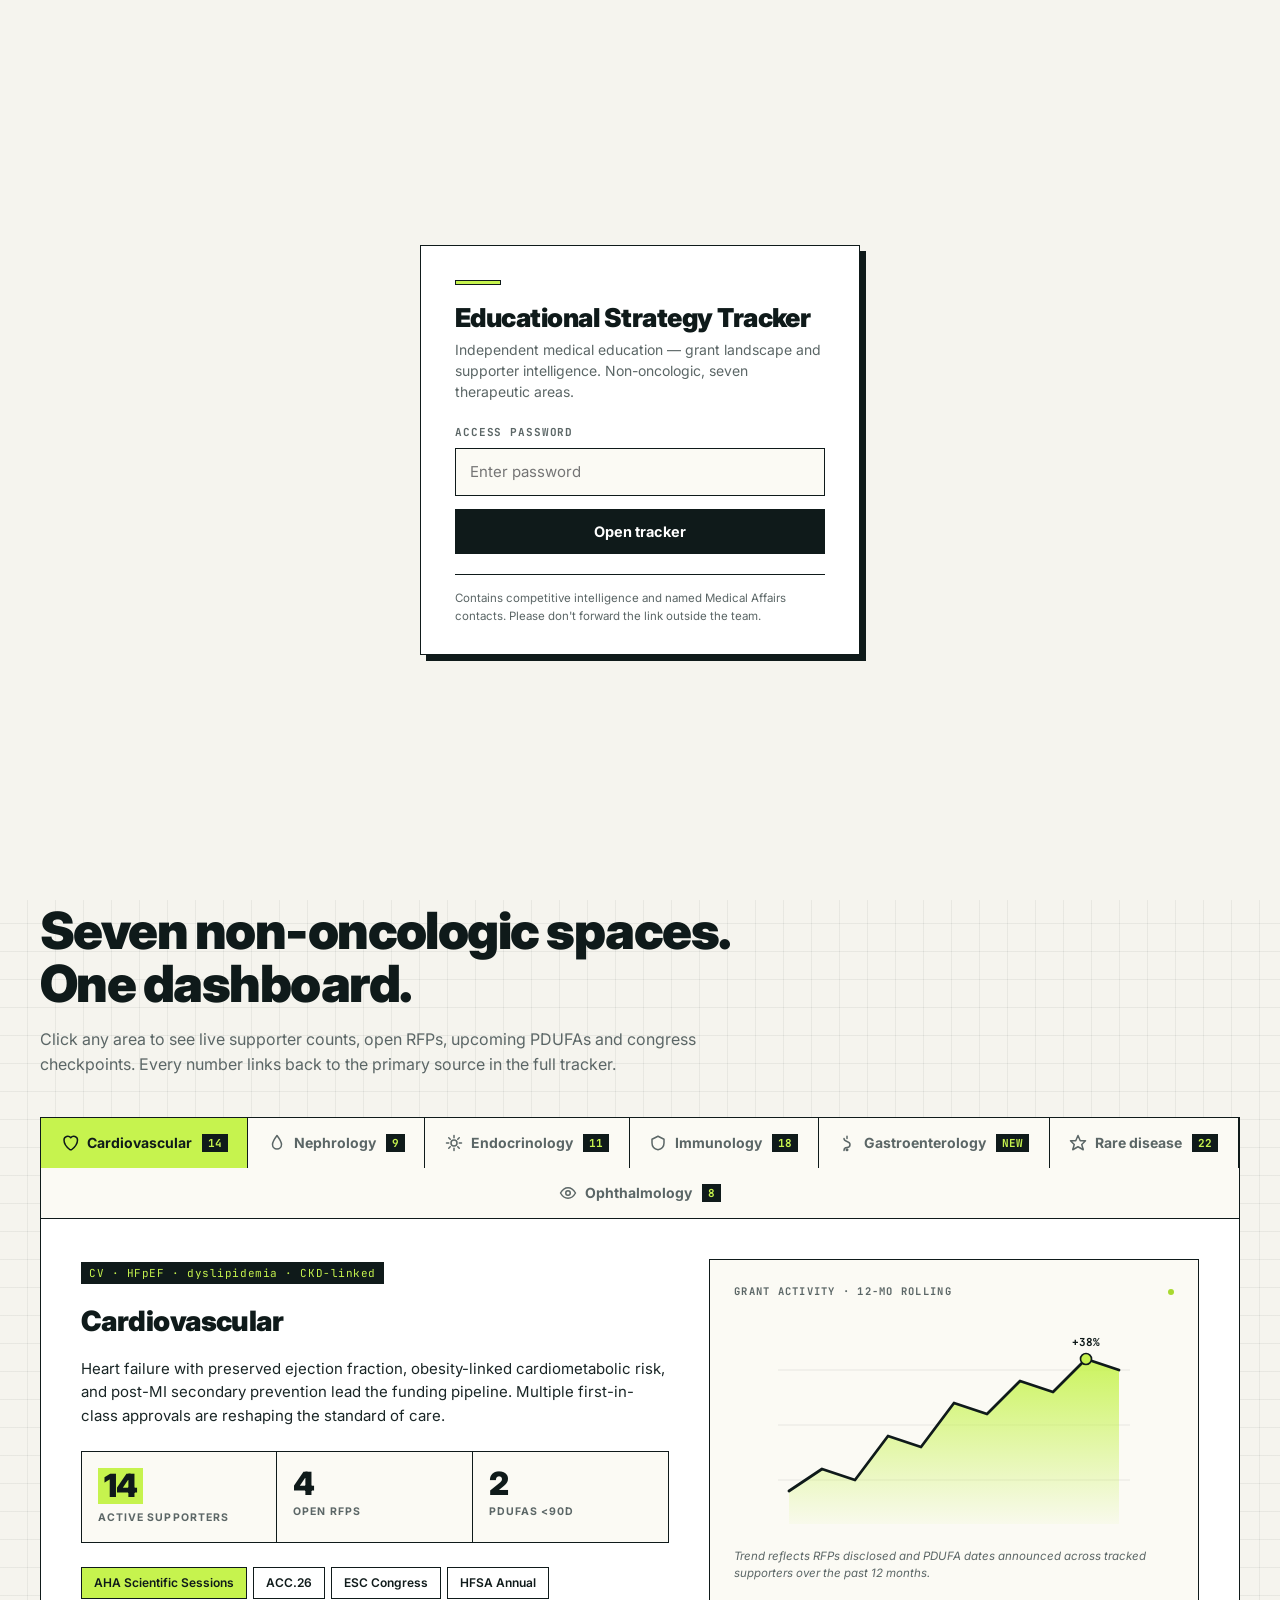
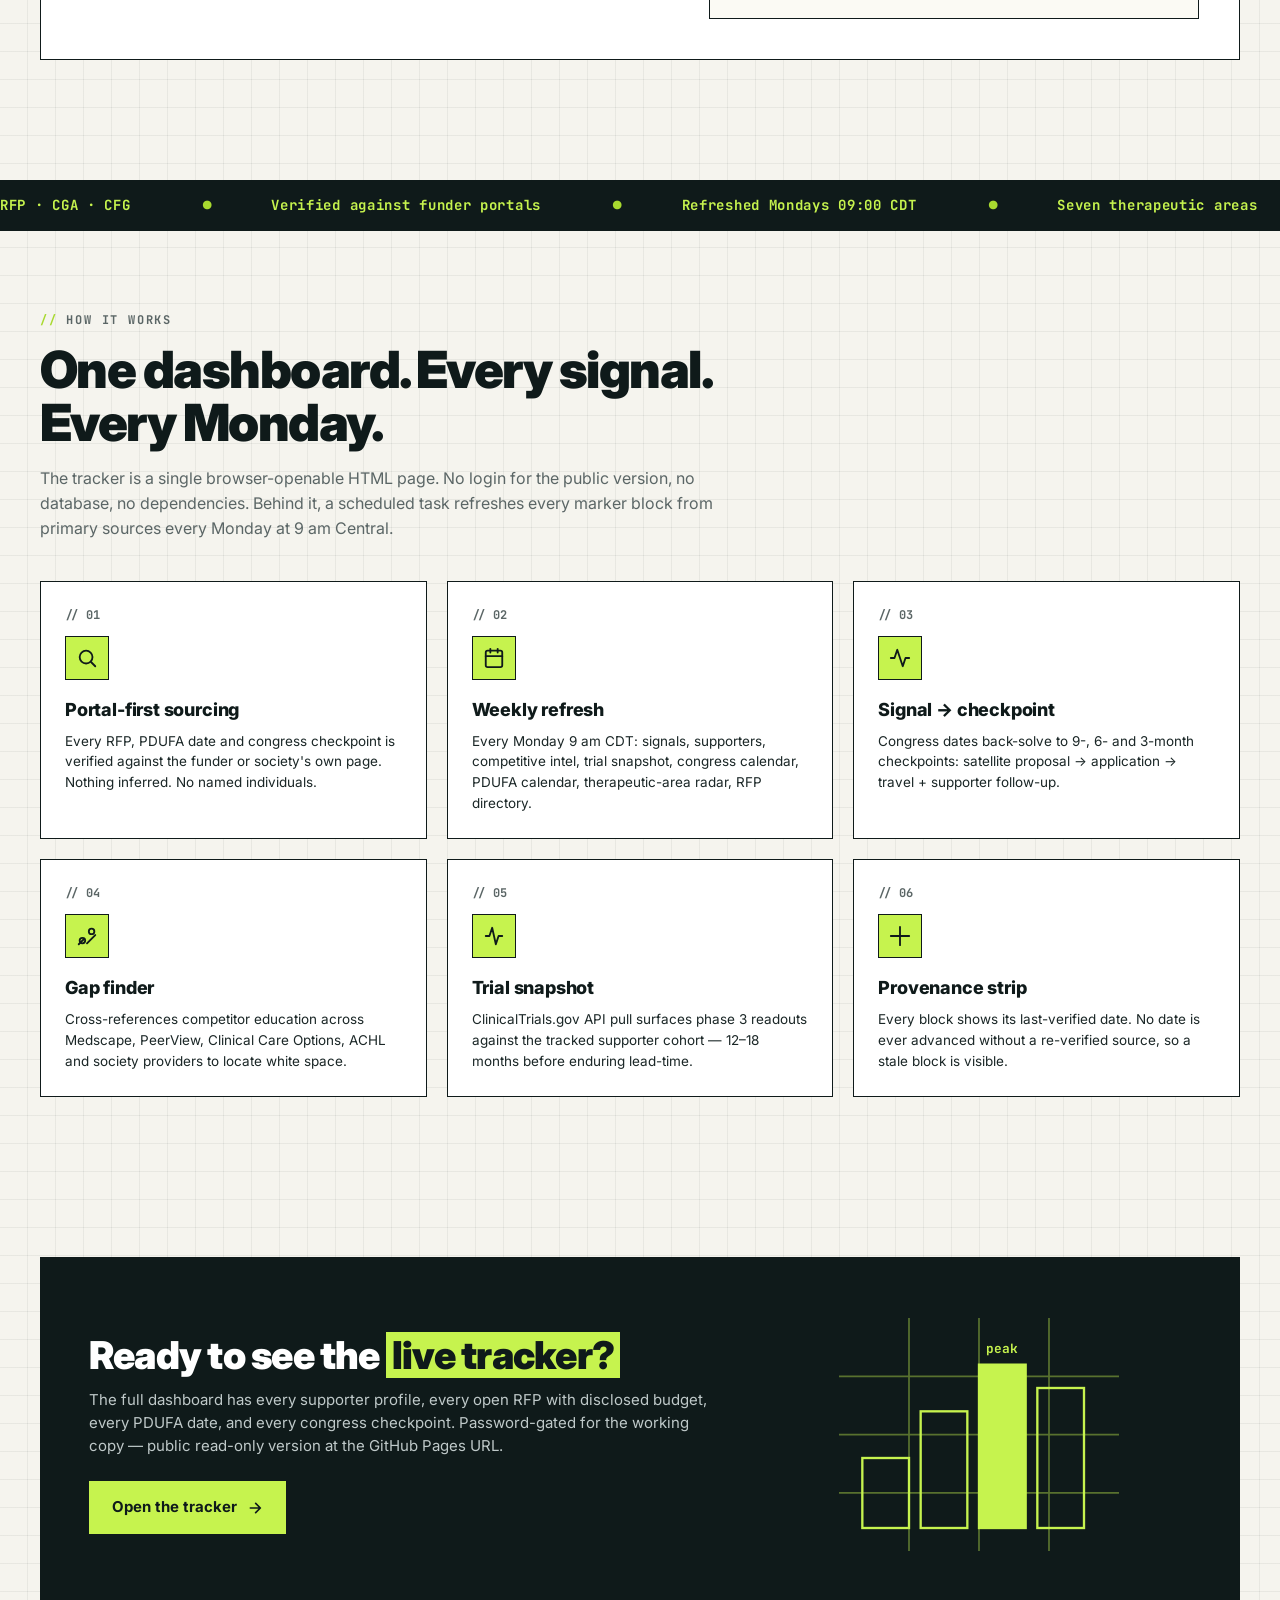
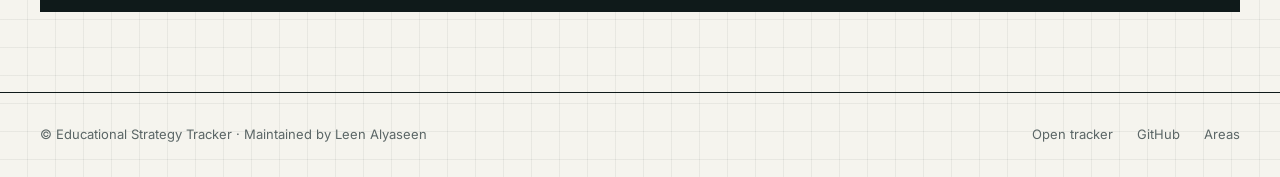
==== commit 251f4a4a: "Add password gate to landing page (same as tracker)" ====
--- a/landing.html
+++ b/landing.html
@@ -304,6 +304,59 @@
 </style>
 </head>
 <body>
+<!-- GATE-START — same access screen as tracker. Password: 5 MULTI Amigos -->
+<style>
+  #gate{position:fixed;inset:0;z-index:99999;background:#f5f4ee;display:flex;align-items:center;justify-content:center;padding:24px;
+        font-family:'Inter',-apple-system,BlinkMacSystemFont,"Segoe UI",Helvetica,Arial,sans-serif}
+  #gate.hide{display:none}
+  .gate-card{background:#fff;border:1.5px solid #0f1a1a;box-shadow:6px 6px 0 #0f1a1a;
+             padding:34px 34px 28px;max-width:440px;width:100%;text-align:left}
+  .gate-bar{width:46px;height:5px;background:#c6f34e;border:1.5px solid #0f1a1a;margin-bottom:18px}
+  .gate-card h1{font-family:'Inter',sans-serif;font-size:26px;margin:0 0 6px;letter-spacing:-.02em;color:#0f1a1a;line-height:1.15;font-weight:900}
+  .gate-card .gsub{font-size:14px;color:#5b6666;margin:0 0 22px;line-height:1.5}
+  .gate-card label{display:block;font-size:11px;font-weight:700;letter-spacing:.08em;text-transform:uppercase;color:#5b6666;margin-bottom:7px;font-family:'JetBrains Mono',monospace}
+  .gate-card input{width:100%;font:inherit;font-size:15px;padding:12px 14px;border:1.5px solid #0f1a1a;background:#fff;color:#0f1a1a;border-radius:0}
+  .gate-card input:focus{outline:none;background:#fbfaf4}
+  .gate-card button{width:100%;margin-top:13px;border:1.5px solid #0f1a1a;background:#0f1a1a;color:#fff;padding:13px;font-size:14.5px;font-weight:700;cursor:pointer;font-family:'Inter',sans-serif;border-radius:0}
+  .gate-card button:hover{background:#c6f34e;color:#0f1a1a}
+  .gate-err{font-size:13px;color:#8d1b32;background:#f4e5e5;border:1.5px solid #8d1b32;padding:9px 12px;margin-top:13px;display:none}
+  .gate-err.show{display:block}
+  .gate-foot{font-size:11.5px;color:#5b6666;margin-top:20px;padding-top:15px;border-top:1.5px solid #0f1a1a;line-height:1.55}
+  @media print{ #gate{display:none!important} }
+</style>
+<div id="gate">
+  <div class="gate-card">
+    <div class="gate-bar"></div>
+    <h1>Educational Strategy Tracker</h1>
+    <p class="gsub">Independent medical education — grant landscape and supporter intelligence. Non-oncologic, seven therapeutic areas.</p>
+    <label for="gatePw">Access password</label>
+    <input id="gatePw" type="password" autocomplete="current-password" placeholder="Enter password" autofocus>
+    <button id="gateGo">Open tracker</button>
+    <div class="gate-err" id="gateErr">That password isn't right — check with Leen.</div>
+    <div class="gate-foot">Contains competitive intelligence and named Medical Affairs contacts. Please don't forward the link outside the team.</div>
+  </div>
+</div>
+<script>
+(function(){
+  var KEY="es_gate_ok";
+  var g=document.getElementById("gate"), pw=document.getElementById("gatePw"),
+      go=document.getElementById("gateGo"), err=document.getElementById("gateErr");
+  function h(s){ var a=5381,b=52711,i=s.length; while(i--){a=(a*33)^s.charCodeAt(i);b=(b*37)^s.charCodeAt(i);}
+                 return ((a>>>0).toString(36)+"-"+(b>>>0).toString(36)); }
+  var TARGET="msy5mv-9jzfet";
+  function norm(v){ return (v||"").trim().replace(/\s+/g," ").toLowerCase(); }
+  function unlock(){ g.classList.add("hide"); try{sessionStorage.setItem(KEY,"1");}catch(e){} }
+  try{ if(sessionStorage.getItem(KEY)==="1"){ g.classList.add("hide"); } }catch(e){}
+  function attempt(){
+    if(h(norm(pw.value))===TARGET){ unlock(); }
+    else { err.classList.add("show"); pw.select(); }
+  }
+  go.addEventListener("click",attempt);
+  pw.addEventListener("keydown",function(e){ if(e.key==="Enter"){ e.preventDefault(); attempt(); } });
+  pw.addEventListener("input",function(){ err.classList.remove("show"); });
+})();
+</script>
+<!-- GATE-END -->
 
 <!-- NAV -->
 <nav class="nav">
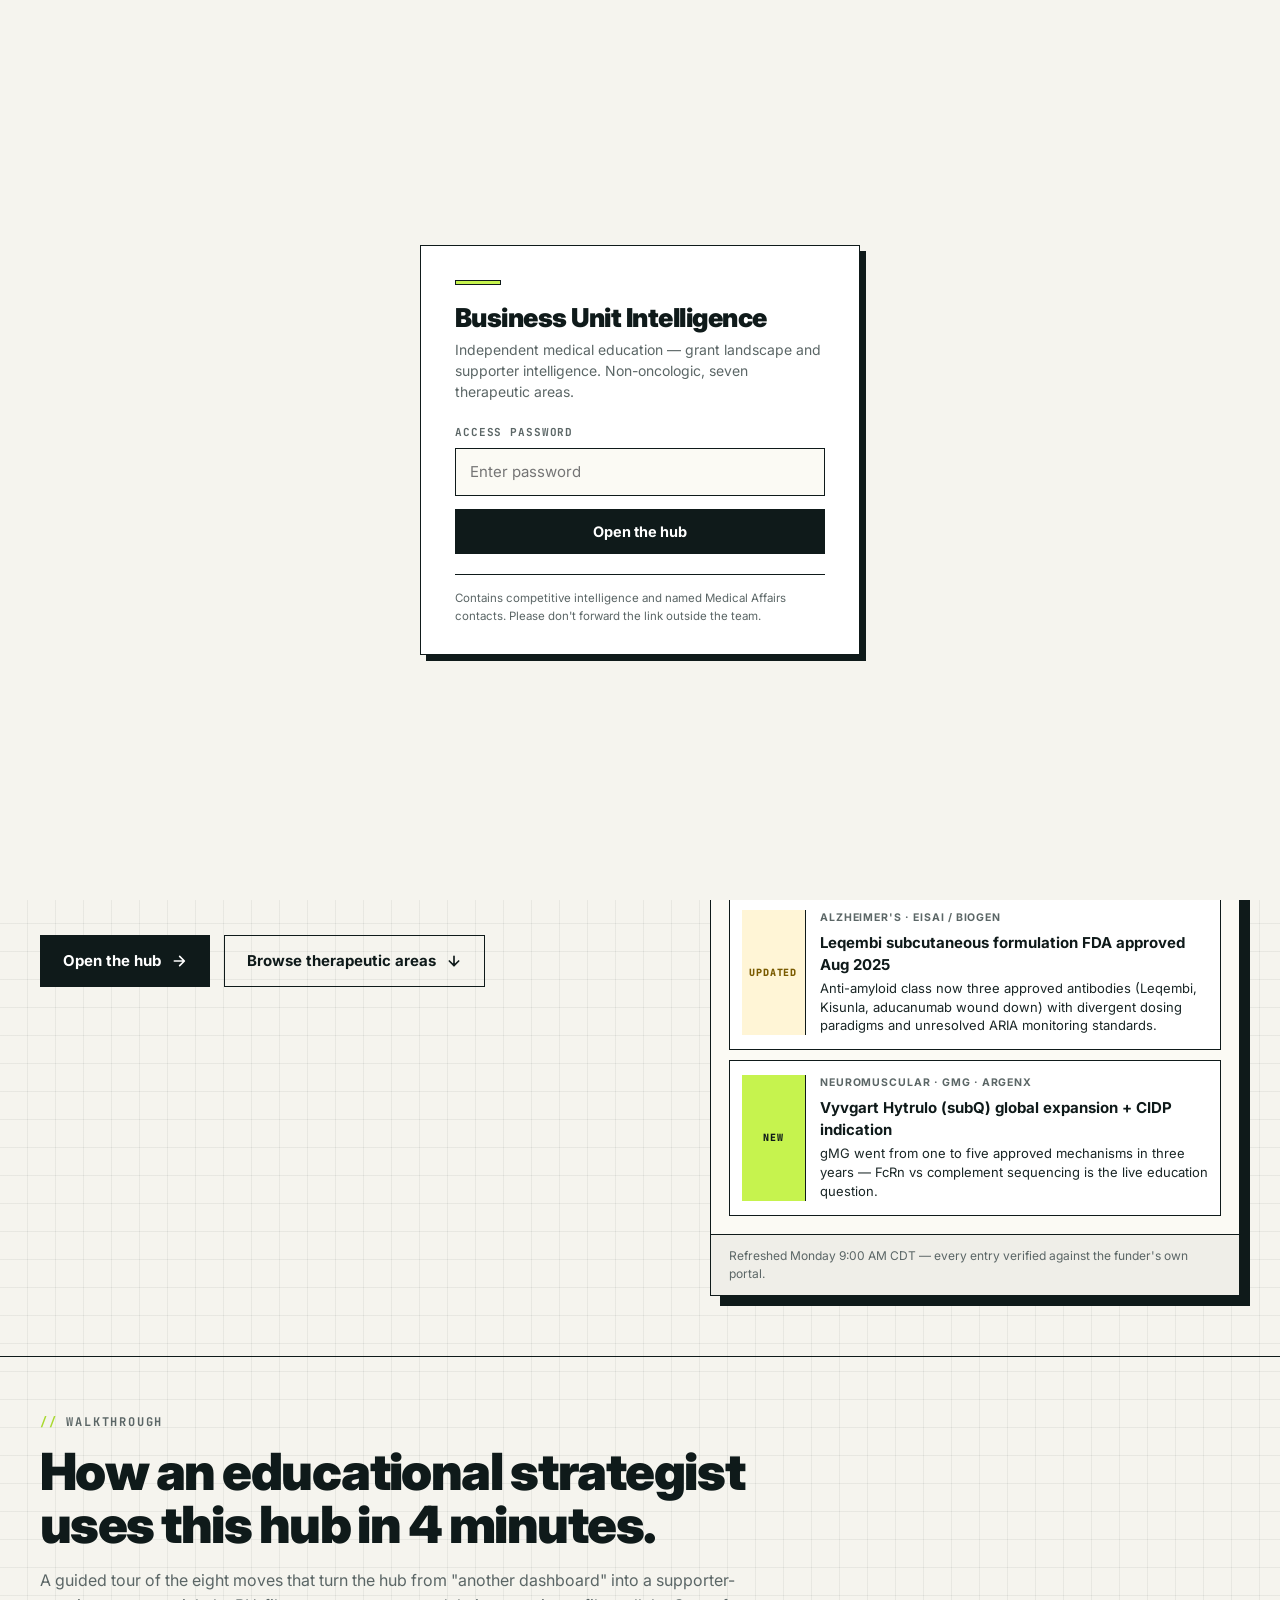
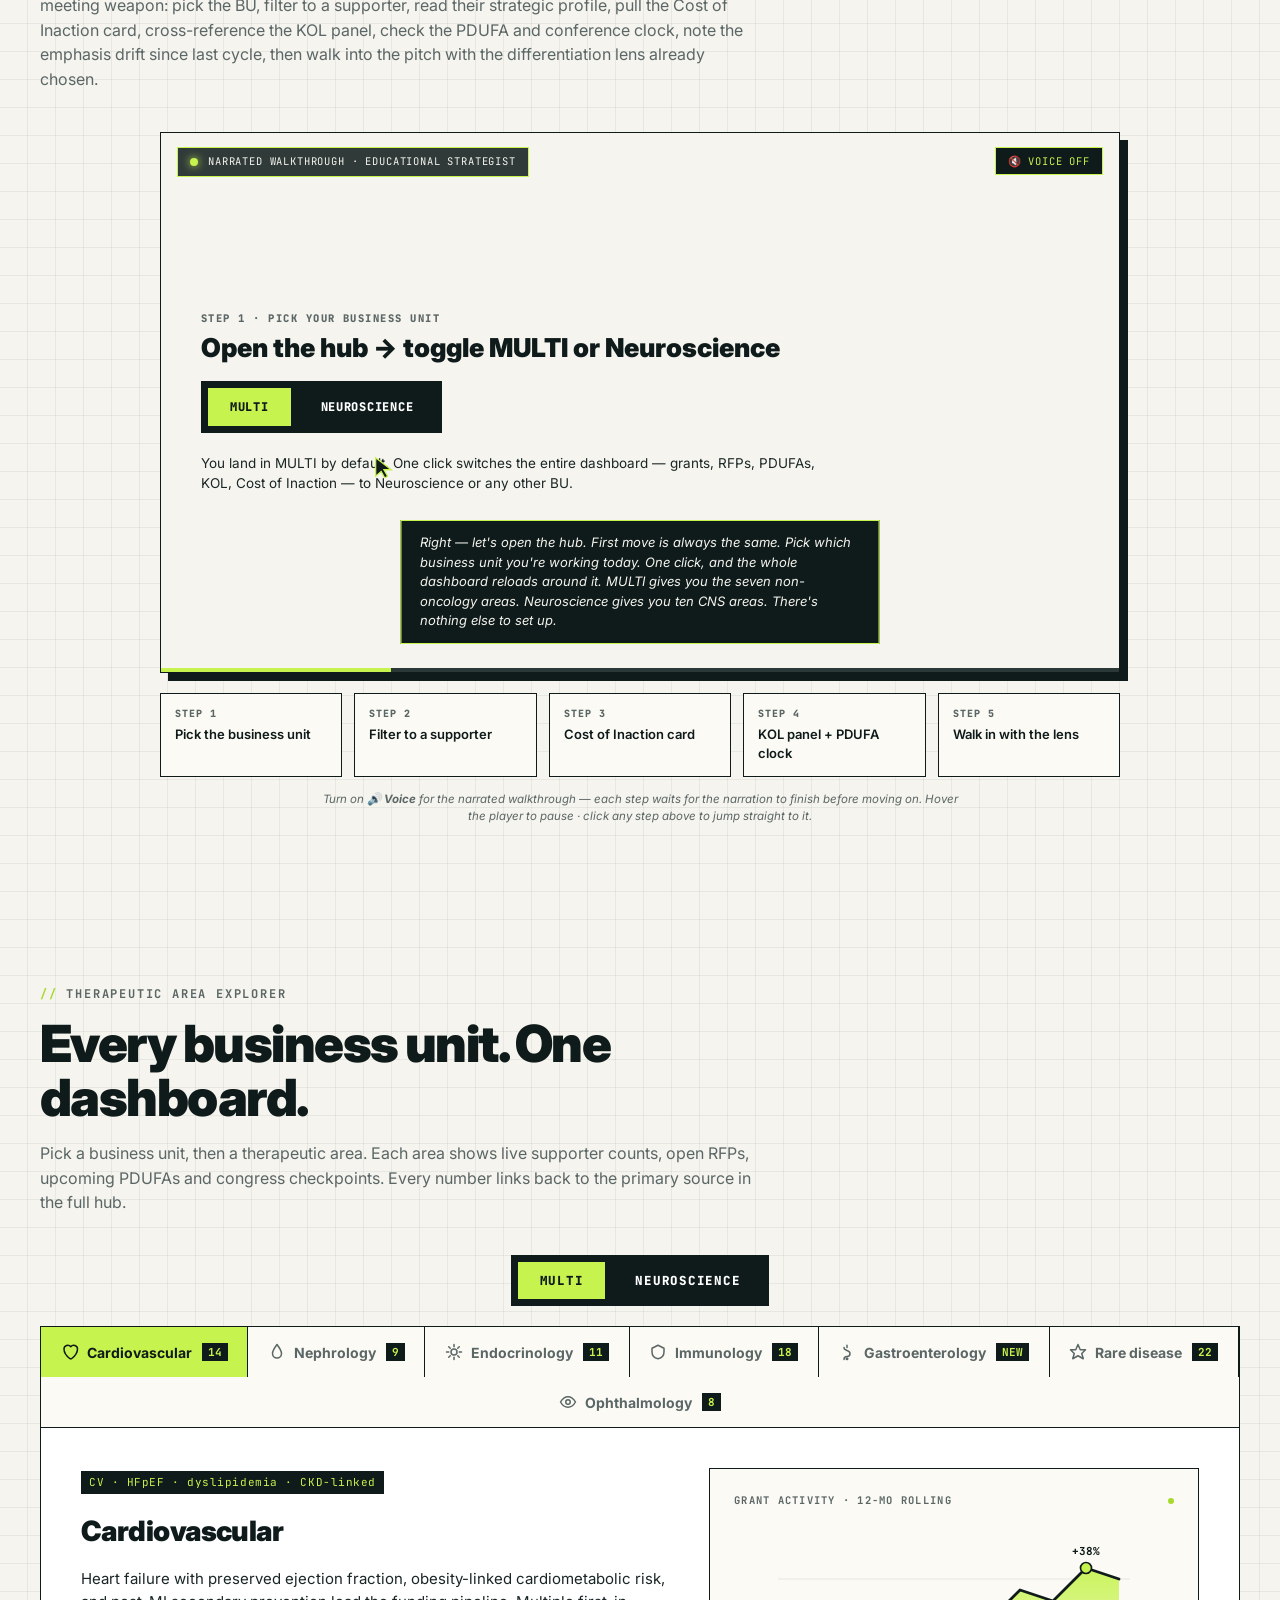
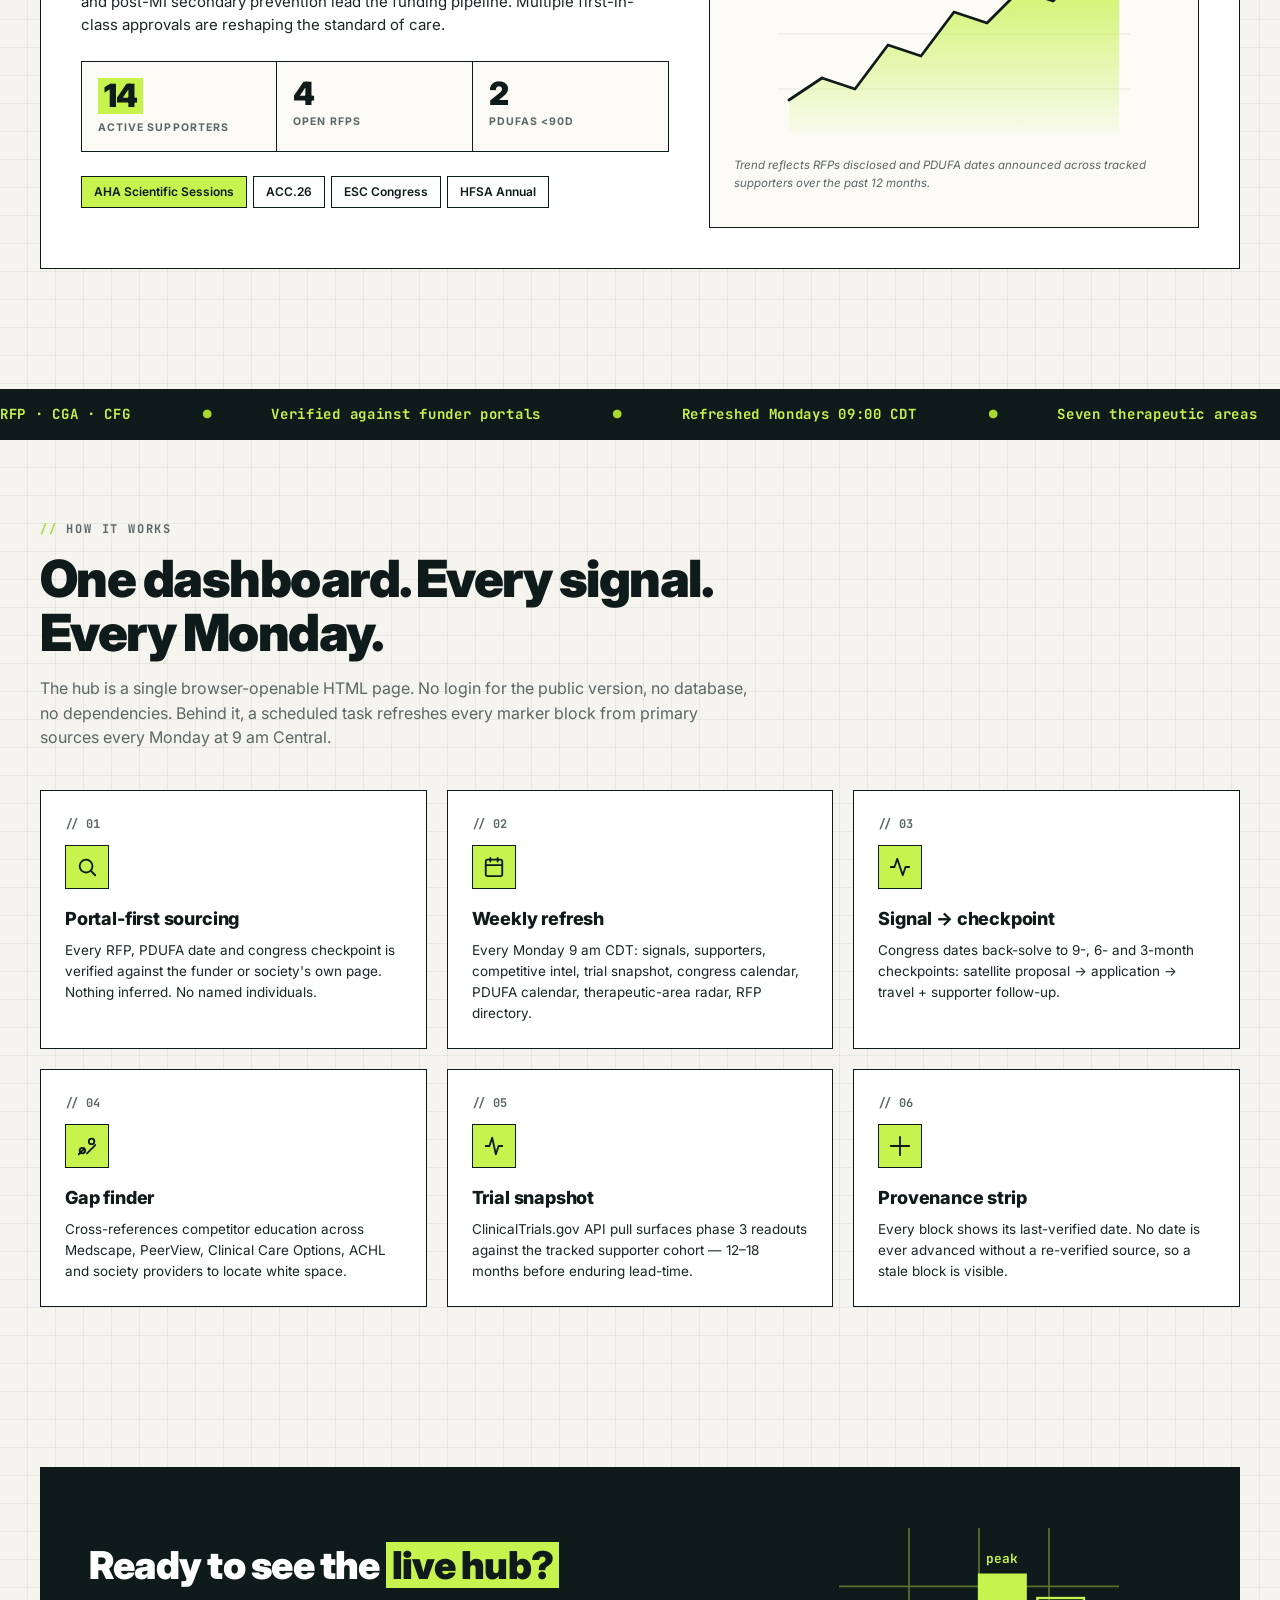
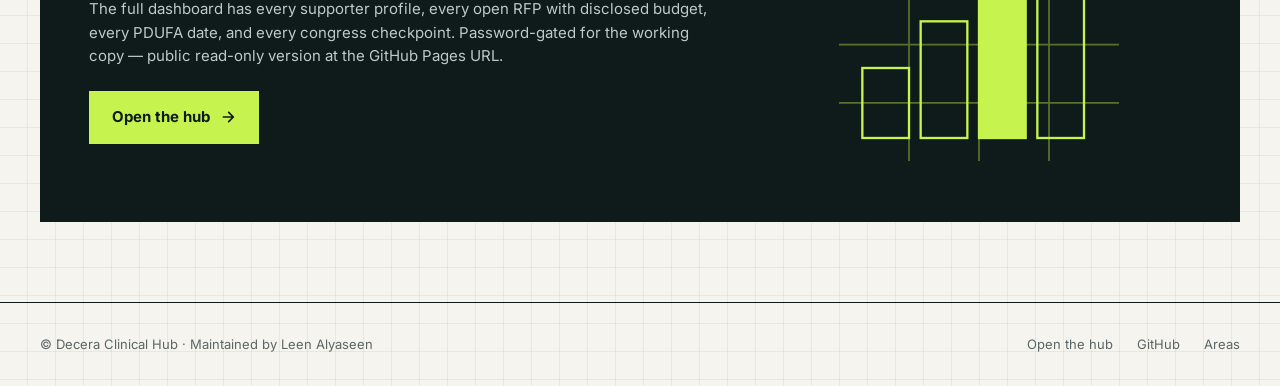
==== commit 6f71c6ed: "Add files via upload" ====
--- a/landing.html
+++ b/landing.html
@@ -3,7 +3,7 @@
 <head>
 <meta charset="UTF-8">
 <meta name="viewport" content="width=device-width, initial-scale=1.0">
-<title>Educational Strategy Tracker — grant landscape, decoded</title>
+<title>Decera Clinical Hub — MULTI · Neuroscience · grant landscape, decoded</title>
 <link rel="preconnect" href="https://fonts.googleapis.com">
 <link rel="preconnect" href="https://fonts.gstatic.com" crossorigin>
 <link href="https://fonts.googleapis.com/css2?family=Inter:wght@400;500;600;700;800;900&family=JetBrains+Mono:wght@500;700&display=swap" rel="stylesheet">
@@ -327,11 +327,11 @@
 <div id="gate">
   <div class="gate-card">
     <div class="gate-bar"></div>
-    <h1>Educational Strategy Tracker</h1>
+    <h1>Business Unit Intelligence</h1>
     <p class="gsub">Independent medical education — grant landscape and supporter intelligence. Non-oncologic, seven therapeutic areas.</p>
     <label for="gatePw">Access password</label>
     <input id="gatePw" type="password" autocomplete="current-password" placeholder="Enter password" autofocus>
-    <button id="gateGo">Open tracker</button>
+    <button id="gateGo">Open the hub</button>
     <div class="gate-err" id="gateErr">That password isn't right — check with Leen.</div>
     <div class="gate-foot">Contains competitive intelligence and named Medical Affairs contacts. Please don't forward the link outside the team.</div>
   </div>
@@ -343,7 +343,7 @@
       go=document.getElementById("gateGo"), err=document.getElementById("gateErr");
   function h(s){ var a=5381,b=52711,i=s.length; while(i--){a=(a*33)^s.charCodeAt(i);b=(b*37)^s.charCodeAt(i);}
                  return ((a>>>0).toString(36)+"-"+(b>>>0).toString(36)); }
-  var TARGET="msy5mv-9jzfet";
+  var TARGET="axlqyp-x31avj";  // password: "Decera Clinical Hub" (case-insensitive)
   function norm(v){ return (v||"").trim().replace(/\s+/g," ").toLowerCase(); }
   function unlock(){ g.classList.add("hide"); try{sessionStorage.setItem(KEY,"1");}catch(e){} }
   try{ if(sessionStorage.getItem(KEY)==="1"){ g.classList.add("hide"); } }catch(e){}
@@ -368,14 +368,14 @@
         <path d="M7 15h10"/>
       </svg>
     </div>
-    <div class="brand-name">Educational Strategy Tracker</div>
+    <div class="brand-name">Decera Clinical Hub</div>
   </div>
   <div class="nav-links">
     <a href="#areas" class="active">Areas</a>
-    <a href="https://aistrategy5.github.io/Tracker/">Open tracker</a>
-  </div>
-  <a href="https://aistrategy5.github.io/Tracker/" class="nav-cta">
-    Open the tracker
+    <a href="index.html">Open the hub</a>
+  </div>
+  <a href="index.html" class="nav-cta">
+    Open the hub
     <svg width="14" height="14" viewBox="0 0 24 24" fill="none" stroke="currentColor" stroke-width="2.5" stroke-linecap="round" stroke-linejoin="round"><path d="M5 12h14M13 5l7 7-7 7"/></svg>
   </a>
 </nav>
@@ -386,11 +386,11 @@
     <div class="kicker">IME · CME grant landscape · Refreshed weekly</div>
     <h1 class="hero-h">Stop chasing the grant cycle. <span class="hi-mark">Start owning it.</span></h1>
     <p class="hero-sub">
-      The tracker maps every open RFP, PDUFA date, congress checkpoint and supporter-pipeline signal across <em>seven non-oncologic therapeutic areas</em> — twelve to eighteen months before enduring content needs to be seeded. Every entry is verified against the funder's own portal, refreshed every Monday at 9am.
+      The hub maps every open RFP, PDUFA date, congress checkpoint and supporter-pipeline signal across every Decera business unit — twelve to eighteen months before enduring content needs to be seeded. Refreshed every Monday at 9am.
     </p>
     <div class="cta-row">
-      <a href="https://aistrategy5.github.io/Tracker/" class="btn-primary">
-        Open the tracker
+      <a href="index.html" class="btn-primary">
+        Open the hub
         <svg width="16" height="16" viewBox="0 0 24 24" fill="none" stroke="currentColor" stroke-width="2.5" stroke-linecap="round" stroke-linejoin="round"><path d="M5 12h14M13 5l7 7-7 7"/></svg>
       </a>
       <a href="#areas" class="btn-secondary">
@@ -406,44 +406,323 @@
       <span class="live-dot">Live</span>
     </div>
     <div class="sample-body">
+      <!-- LANDING-CHANGES-START — Monday refresh rewrites ONLY inside these markers.
+           Grouped by business unit so each BU's this-week changes are visible at a glance.
+           Add a new BU section when a new BU comes online (Oncology, C&GT, etc.). -->
+
+      <div style="font-family:'JetBrains Mono',monospace;font-size:10.5px;font-weight:800;letter-spacing:.1em;text-transform:uppercase;color:#0f1a1a;padding:8px 12px 4px;border-bottom:1.5px solid #0f1a1a">MULTI</div>
+      <div class="sample-row change-row">
+        <div class="change-tag tag-upd">UPDATED</div>
+        <div>
+          <div class="sample-cat">All 7 therapeutic areas</div>
+          <div class="sample-title">Gaps &amp; Design Implications rewritten across all 28 supporter cards</div>
+          <div class="sample-desc">Every card now names a specific Decera Clinical Education proposal, competitors NOT doing the work, and one of the six differentiation lenses.</div>
+        </div>
+      </div>
       <div class="sample-row change-row">
         <div class="change-tag tag-new">NEW</div>
         <div>
-          <div class="sample-cat">Gastroenterology</div>
-          <div class="sample-title">Added as its own therapeutic-area space</div>
-          <div class="sample-desc">Previously bundled inside immunology. Now tracks IBD, EoE, MASH/hepatology, celiac and IBS with their own supporter cohort and congress calendar.</div>
+          <div class="sample-cat">Cardiovascular · ESC Congress 2026</div>
+          <div class="sample-title">ESC opens in 9 days — LIBREXIA-ACS and pelacarsen readouts inside 72 hours</div>
+          <div class="sample-desc">Largest single-week trigger for Factor XI and Lp(a) education planning in 2026.</div>
         </div>
       </div>
       <div class="sample-row change-row">
         <div class="change-tag tag-upd">UPDATED</div>
         <div>
-          <div class="sample-cat">Nephrology · IgAN</div>
-          <div class="sample-title">Fifth mechanism added to IgAN pipeline</div>
-          <div class="sample-desc">The head-to-head evidence gap widens further. Comparative-effectiveness enduring content is now the highest-priority white space in nephrology.</div>
-        </div>
-      </div>
+          <div class="sample-cat">Nephrology · IgAN · Vertex</div>
+          <div class="sample-title">Countdown to povetacicept PDUFA: 103 days</div>
+          <div class="sample-desc">Vertex has still not published a renal areas-of-interest document. Highest-leverage relationship window in the hub.</div>
+        </div>
+      </div>
+
+      <div style="font-family:'JetBrains Mono',monospace;font-size:10.5px;font-weight:800;letter-spacing:.1em;text-transform:uppercase;color:#0f1a1a;padding:16px 12px 4px;border-bottom:1.5px solid #0f1a1a;margin-top:8px">Neuroscience</div>
       <div class="sample-row change-row">
-        <div class="change-tag tag-closed">CLOSED</div>
+        <div class="change-tag tag-new">NEW</div>
         <div>
-          <div class="sample-cat">Cardiovascular · HFpEF</div>
-          <div class="sample-title">Two HFpEF RFP deadlines passed</div>
-          <div class="sample-desc">Removed from active calendar. Next HFpEF cycle expected 60–90 days after AHA Scientific Sessions.</div>
-        </div>
-      </div>
+          <div class="sample-cat">Psychiatry · Schizophrenia · BMS</div>
+          <div class="sample-title">Cobenfy (xanomeline-trospium) launch — first non-D2 antipsychotic in decades</div>
+          <div class="sample-desc">Two more muscarinic mechanisms (Neurocrine NBI-1117568, AbbVie/Cerevel emraclidine) in Ph3 — comparative-effectiveness education window is 2026-27.</div>
+        </div>
+      </div>
+      <div class="sample-row change-row">
+        <div class="change-tag tag-upd">UPDATED</div>
+        <div>
+          <div class="sample-cat">Alzheimer's · Eisai / Biogen</div>
+          <div class="sample-title">Leqembi subcutaneous formulation FDA approved Aug 2025</div>
+          <div class="sample-desc">Anti-amyloid class now three approved antibodies (Leqembi, Kisunla, aducanumab wound down) with divergent dosing paradigms and unresolved ARIA monitoring standards.</div>
+        </div>
+      </div>
+      <div class="sample-row change-row">
+        <div class="change-tag tag-new">NEW</div>
+        <div>
+          <div class="sample-cat">Neuromuscular · gMG · argenx</div>
+          <div class="sample-title">Vyvgart Hytrulo (subQ) global expansion + CIDP indication</div>
+          <div class="sample-desc">gMG went from one to five approved mechanisms in three years — FcRn vs complement sequencing is the live education question.</div>
+        </div>
+      </div>
+
+      <!-- LANDING-CHANGES-END -->
     </div>
     <div class="sample-foot">Refreshed Monday 9:00 AM CDT — every entry verified against the funder's own portal.</div>
   </div>
+</section>
+
+<!-- WALKTHROUGH VIDEO SECTION -->
+<section class="section" id="walkthrough" style="border-top:1.5px solid #0f1a1a;padding-top:56px">
+  <div class="section-head">
+    <div class="section-kicker">Walkthrough</div>
+    <h2 class="section-h">How an educational strategist uses this hub in 4 minutes.</h2>
+    <p class="section-sub">A guided tour of the eight moves that turn the hub from "another dashboard" into a supporter-meeting weapon: pick the BU, filter to a supporter, read their strategic profile, pull the Cost of Inaction card, cross-reference the KOL panel, check the PDUFA and conference clock, note the emphasis drift since last cycle, then walk into the pitch with the differentiation lens already chosen.</p>
+  </div>
+
+  <div style="max-width:960px;margin:0 auto;border:1.5px solid #0f1a1a;background:#0f1a1a;box-shadow:8px 8px 0 #0f1a1a;overflow:hidden">
+    <div style="position:relative;padding-top:56.25%;background:#0f1a1a">
+      <!-- Narrator badge + audio toggle — makes the walkthrough feel narrated, not just cycling slides. -->
+      <div style="position:absolute;top:14px;left:16px;z-index:3;display:flex;align-items:center;gap:10px;background:rgba(15,26,26,.85);padding:6px 12px;border:1.5px solid #c6f34e;color:#f5f4ee;font-family:'JetBrains Mono',monospace;font-size:10.5px;letter-spacing:.08em;text-transform:uppercase">
+        <span style="width:8px;height:8px;border-radius:50%;background:#c6f34e;box-shadow:0 0 8px #c6f34e;animation:wtPulse 1.4s infinite"></span>
+        Narrated walkthrough · Educational Strategist
+      </div>
+      <button id="wtVoice" style="position:absolute;top:14px;right:16px;z-index:3;background:#0f1a1a;border:1.5px solid #c6f34e;color:#c6f34e;padding:6px 12px;font-family:'JetBrains Mono',monospace;font-size:10.5px;letter-spacing:.08em;text-transform:uppercase;cursor:pointer" title="Toggle synthesised voice">🔇 Voice off</button>
+      <!-- Speech bubble that shows what the narrator is saying on each slide. -->
+      <div id="wtBubble" style="position:absolute;left:50%;transform:translateX(-50%);bottom:28px;z-index:3;max-width:88%;background:#0f1a1a;color:#f5f4ee;padding:12px 18px;border:1.5px solid #c6f34e;font-size:13px;line-height:1.5;font-style:italic"></div>
+      <!-- Animated cursor for the walkthrough (moves per slide). -->
+      <div id="wtCursor" style="position:absolute;z-index:2;width:22px;height:22px;pointer-events:none;transition:top .6s cubic-bezier(.5,0,.3,1), left .6s cubic-bezier(.5,0,.3,1);top:80px;left:120px">
+        <svg viewBox="0 0 24 24" width="22" height="22"><path d="M4 2 L4 22 L10 17 L14 24 L17 22 L13 15 L21 15 Z" fill="#0f1a1a" stroke="#c6f34e" stroke-width="1.4"/></svg>
+      </div>
+      <style>@keyframes wtPulse{0%,100%{opacity:1;transform:scale(1)}50%{opacity:.6;transform:scale(.7)}}</style>
+      <div id="walkthroughStage" style="position:absolute;inset:0;background:#f5f4ee;color:#0f1a1a;overflow:hidden;font-family:Inter,-apple-system,sans-serif">
+        <!-- Auto-playing walkthrough — 5 slides, ~5s each. Each slide shows a mocked hub view + step caption. -->
+        <div class="wt-slide" data-idx="0" style="position:absolute;inset:0;padding:32px 40px;display:flex;flex-direction:column;justify-content:center;transition:opacity .4s;opacity:1">
+          <div style="font-family:'JetBrains Mono',monospace;font-size:10.5px;font-weight:800;letter-spacing:.14em;text-transform:uppercase;color:#5b6666;margin-bottom:6px">Step 1 · Pick your business unit</div>
+          <div style="font-size:26px;font-weight:900;line-height:1.15;margin-bottom:18px">Open the hub → toggle MULTI or Neuroscience</div>
+          <div style="display:flex;gap:8px;padding:6px;background:#0f1a1a;width:fit-content;border:1.5px solid #0f1a1a">
+            <div style="padding:10px 22px;font-family:'JetBrains Mono',monospace;font-size:12px;font-weight:800;letter-spacing:.06em;text-transform:uppercase;background:#c6f34e;color:#0f1a1a">MULTI</div>
+            <div style="padding:10px 22px;font-family:'JetBrains Mono',monospace;font-size:12px;font-weight:800;letter-spacing:.06em;text-transform:uppercase;background:transparent;color:#fff">Neuroscience</div>
+          </div>
+          <div style="margin-top:20px;font-size:13.5px;color:#1a2626;max-width:640px;line-height:1.5">You land in MULTI by default. One click switches the entire dashboard — grants, RFPs, PDUFAs, KOL, Cost of Inaction — to Neuroscience or any other BU.</div>
+        </div>
+        <div class="wt-slide" data-idx="1" style="position:absolute;inset:0;padding:32px 40px;display:flex;flex-direction:column;justify-content:center;transition:opacity .4s;opacity:0;pointer-events:none">
+          <div style="font-family:'JetBrains Mono',monospace;font-size:10.5px;font-weight:800;letter-spacing:.14em;text-transform:uppercase;color:#5b6666;margin-bottom:6px">Step 2 · Filter to a supporter</div>
+          <div style="font-size:26px;font-weight:900;line-height:1.15;margin-bottom:18px">Type a supporter, pick multiple with ⌘/Ctrl</div>
+          <div style="display:flex;gap:12px;align-items:center;flex-wrap:wrap">
+            <input readonly value="Vertex" style="padding:10px 14px;font-size:14px;border:1.5px solid #0f1a1a;background:#fff;min-width:240px">
+            <div style="border:1.5px solid #0f1a1a;background:#fff;padding:6px 10px;font-family:'JetBrains Mono',monospace;font-size:12px">Vera Therapeutics · Vertex · Novartis</div>
+          </div>
+          <div style="margin-top:20px;font-size:13.5px;color:#1a2626;max-width:640px;line-height:1.5">The whole page snaps to whoever you pick — one supporter, three supporters, whatever combination makes the meeting real.</div>
+        </div>
+        <div class="wt-slide" data-idx="2" style="position:absolute;inset:0;padding:32px 40px;display:flex;flex-direction:column;justify-content:center;transition:opacity .4s;opacity:0;pointer-events:none">
+          <div style="font-family:'JetBrains Mono',monospace;font-size:10.5px;font-weight:800;letter-spacing:.14em;text-transform:uppercase;color:#5b6666;margin-bottom:6px">Step 3 · Pull the Cost of Inaction card</div>
+          <div style="font-size:22px;font-weight:900;line-height:1.15;margin-bottom:14px">One card per supporter · three blocks</div>
+          <div style="border:1.5px solid #0f1a1a;background:#fff;padding:14px 16px;max-width:640px">
+            <div style="font-weight:800;font-size:13px;margin-bottom:10px">Vertex · nephrology · IgAN (povetacicept)</div>
+            <div style="border-top:1px solid #e7e7e3;padding-top:8px;font-size:11.5px"><b style="text-transform:uppercase;letter-spacing:.06em;color:#a06a12;font-size:10px">Cost of inaction</b><br>PDUFA 30 Nov 2026 · no renal portal · every competing provider pitches the same day.</div>
+            <div style="border-top:1px solid #e7e7e3;padding-top:8px;margin-top:8px;font-size:11.5px"><b style="text-transform:uppercase;letter-spacing:.06em;color:#2f7d55;font-size:10px">Differentiation</b><br>Decera IgAN Launch Readiness activity on shelf, indication-agnostic wrapper, 5-day conversion.</div>
+            <div style="border-top:1px solid #e7e7e3;padding-top:8px;margin-top:8px;font-size:11.5px"><b style="text-transform:uppercase;letter-spacing:.06em;color:#3b5ea8;font-size:10px">Supporter perspective</b><br>Vertex's first-ever renal product. First-mover partners write the reference activity.</div>
+          </div>
+        </div>
+        <div class="wt-slide" data-idx="3" style="position:absolute;inset:0;padding:32px 40px;display:flex;flex-direction:column;justify-content:center;transition:opacity .4s;opacity:0;pointer-events:none">
+          <div style="font-family:'JetBrains Mono',monospace;font-size:10.5px;font-weight:800;letter-spacing:.14em;text-transform:uppercase;color:#5b6666;margin-bottom:6px">Step 4 · KOL panel + PDUFA clock</div>
+          <div style="font-size:24px;font-weight:900;line-height:1.15;margin-bottom:14px">Named faculty · verified disclosures only</div>
+          <div style="display:grid;grid-template-columns:1.6fr 1fr;gap:14px;max-width:720px">
+            <div style="border:1.5px solid #0f1a1a;background:#fff;padding:12px 14px;font-size:11.5px">
+              <div style="font-weight:800;margin-bottom:6px">Richard Lafayette, MD · Stanford (Vera IgAN ORIGIN PI)</div>
+              <div style="font-weight:800;margin-bottom:6px">Brad Rovin, MD · Ohio State (Travere PROTECT steering)</div>
+              <div style="font-weight:800">Dana Rizk, MD · UAB (Otsuka VISIONARY)</div>
+            </div>
+            <div style="border:1.5px solid #0f1a1a;background:#0f1a1a;color:#c6f34e;padding:14px;font-family:'JetBrains Mono',monospace;text-align:center">
+              <div style="font-size:9.5px;letter-spacing:.14em;text-transform:uppercase;color:#8a9494">Vertex PDUFA</div>
+              <div style="font-size:32px;font-weight:900;margin:6px 0">103</div>
+              <div style="font-size:10px;color:#8a9494">days out</div>
+            </div>
+          </div>
+        </div>
+        <div class="wt-slide" data-idx="4" style="position:absolute;inset:0;padding:32px 40px;display:flex;flex-direction:column;justify-content:center;transition:opacity .4s;opacity:0;pointer-events:none">
+          <div style="font-family:'JetBrains Mono',monospace;font-size:10.5px;font-weight:800;letter-spacing:.14em;text-transform:uppercase;color:#5b6666;margin-bottom:6px">Step 5 · Walk in with the lens</div>
+          <div style="font-size:26px;font-weight:900;line-height:1.15;margin-bottom:14px">Emphasis drift → differentiation lens → pitch</div>
+          <div style="display:flex;gap:8px;flex-wrap:wrap;max-width:640px">
+            <span style="border:1.5px solid #0f1a1a;padding:8px 14px;background:#fbfaf4;font-size:12px;font-weight:700">Unmet subpopulation</span>
+            <span style="border:1.5px solid #0f1a1a;padding:8px 14px;background:#c6f34e;font-size:12px;font-weight:700">Sequencing / timing ✓</span>
+            <span style="border:1.5px solid #0f1a1a;padding:8px 14px;background:#fbfaf4;font-size:12px;font-weight:700">Novel format</span>
+            <span style="border:1.5px solid #0f1a1a;padding:8px 14px;background:#fbfaf4;font-size:12px;font-weight:700">Faculty mix</span>
+            <span style="border:1.5px solid #0f1a1a;padding:8px 14px;background:#fbfaf4;font-size:12px;font-weight:700">Implementation</span>
+          </div>
+          <div style="margin-top:20px;font-size:13.5px;color:#1a2626;max-width:640px;line-height:1.5">The lens is picked before you're in the room. That's the whole promise of the hub — walk in with a differentiated position, not a topic.</div>
+        </div>
+      </div>
+      <!-- Progress bar -->
+      <div style="position:absolute;bottom:0;left:0;right:0;height:4px;background:#2a3838;z-index:2">
+        <div id="wtProgress" style="height:100%;background:#c6f34e;width:0%;transition:width .3s linear"></div>
+      </div>
+      <!-- Pause on hover -->
+      <div id="wtHover" style="position:absolute;inset:0;cursor:pointer" title="Click any timeline step below to jump"></div>
+    </div>
+  </div>
+  <script>
+  (function(){
+    var slides = document.querySelectorAll('#walkthroughStage .wt-slide');
+    var progress = document.getElementById('wtProgress');
+    var hover = document.getElementById('wtHover');
+    var bubble = document.getElementById('wtBubble');
+    var cursor = document.getElementById('wtCursor');
+    var voiceBtn = document.getElementById('wtVoice');
+    // Narration rewritten for clarity: short sentences, one idea each, written the way a person
+    // actually talks. Each line is split on sentence boundaries and spoken as SEPARATE utterances
+    // so the voice takes a real breath between thoughts instead of racing through in one blur.
+    // `dur` is the SILENT fallback pace (voice off) — generous enough to read comfortably.
+    var narration = [
+      {say:"Right — let's open the hub. First move is always the same. Pick which business unit you're working today. One click, and the whole dashboard reloads around it. MULTI gives you the seven non-oncology areas. Neuroscience gives you ten CNS areas. There's nothing else to set up.",
+       cur:{top:'60%',left:'22%'}, dur:11000},
+      {say:"Now narrow it to the supporter you're actually meeting. Type their name. Or hold Command and grab two or three at once. Watch what happens. The entire page collapses down to just those supporters. Every other funder disappears. That's your meeting — and nothing else.",
+       cur:{top:'50%',left:'38%'}, dur:11000},
+      {say:"Here's the good part. This is the card you walk into the room holding. It has three blocks. What it costs them to do nothing. Exactly how Decera would win it. And why the timing works from their side, not ours. No filler. Every line is something you can actually say out loud.",
+       cur:{top:'62%',left:'35%'}, dur:12000},
+      {say:"Two things to check before you go in. First, the KOL panel. Every faculty name here comes from a public disclosure, so you're never guessing who's conflicted. Second, the PDUFA clock. Vertex is a hundred and three days out. A number like that changes your opening sentence completely.",
+       cur:{top:'55%',left:'70%'}, dur:12000},
+      {say:"Last step. Lock your differentiation lens before you're in the room. Sequencing. Unmet population. Novel format. Pick one of the six. That is the whole point of this hub. You walk in with your angle already chosen — not a topic you're hoping to talk around.",
+       cur:{top:'55%',left:'32%'}, dur:12000}
+    ];
+    var idx = 0, hovering = false, tickMs = 60, elapsed = 0, voiceOn = false;
+    var speaking = false, speakToken = 0;
+
+    // Pick the most natural-sounding English voice installed, rather than the browser default
+    // (which is usually the most robotic one available).
+    var chosenVoice = null;
+    function pickVoice(){
+      if(!window.speechSynthesis) return;
+      var vs = window.speechSynthesis.getVoices() || [];
+      if(!vs.length) return;
+      var prefer = ['Google UK English Female','Google US English','Samantha','Serena','Allison','Ava','Karen','Moira','Microsoft Aria','Microsoft Jenny','Microsoft Zira'];
+      for(var i=0;i<prefer.length;i++){
+        var want = prefer[i];
+        var hit = null;
+        for(var j=0;j<vs.length;j++){ if(vs[j].name.indexOf(want)>-1){ hit = vs[j]; break; } }
+        if(hit){ chosenVoice = hit; return; }
+      }
+      for(var k=0;k<vs.length;k++){ if(/^en[-_]/i.test(vs[k].lang) && !/compact/i.test(vs[k].name)){ chosenVoice = vs[k]; return; } }
+      chosenVoice = vs[0];
+    }
+    pickVoice();
+    if(window.speechSynthesis) window.speechSynthesis.onvoiceschanged = pickVoice;
+
+    // Speak a slide as a QUEUE of short sentences with real pauses between them. onDone fires
+    // only after the last sentence finishes, so a slide can never cut its own narration off.
+    function speak(text, onDone){
+      if(!voiceOn || !window.speechSynthesis){ if(onDone) onDone(); return; }
+      var myToken = ++speakToken;
+      try{
+        window.speechSynthesis.cancel();
+        var parts = String(text).split(/([.!?]|\s—\s)\s*/).reduce(function(acc,piece){
+          if(!piece) return acc;
+          if(/^([.!?]|\s—\s)$/.test(piece)){ if(acc.length) acc[acc.length-1] += piece.trim(); return acc; }
+          acc.push(piece.trim()); return acc;
+        }, []).filter(function(s){ return s && s.length>1; });
+        if(!parts.length) parts = [String(text)];
+        var i = 0;
+        speaking = true;
+        (function next(){
+          if(myToken !== speakToken) return;                       // a newer slide took over
+          if(i >= parts.length){ speaking = false; if(onDone) onDone(); return; }
+          var u = new SpeechSynthesisUtterance(parts[i++]);
+          if(chosenVoice) u.voice = chosenVoice;
+          u.rate = 0.88;    // clearly slower than the old 1.02
+          u.pitch = 1.06;   // slightly brighter — reads as friendly rather than flat
+          u.volume = 1;
+          u.onend   = function(){ if(myToken===speakToken) setTimeout(next, 340); };  // breath between sentences
+          u.onerror = function(){ if(myToken===speakToken) setTimeout(next, 140); };
+          window.speechSynthesis.speak(u);
+        })();
+      }catch(e){ speaking = false; if(onDone) onDone(); }
+    }
+
+    function show(i){
+      slides.forEach(function(s,n){ s.style.opacity = n===i?1:0; s.style.pointerEvents = n===i?'auto':'none'; });
+      var n = narration[i] || {};
+      if(bubble) bubble.textContent = n.say || '';
+      if(cursor && n.cur){ cursor.style.top = n.cur.top; cursor.style.left = n.cur.left; }
+      elapsed = 0;
+      if(progress) progress.style.width = '0%';
+      // Voice ON  → the slide waits for narration to finish, then holds a beat before advancing.
+      // Voice OFF → the interval timer below paces it.
+      speak(n.say||'', function(){
+        setTimeout(function(){
+          if(voiceOn && !hovering && idx===i){ idx = (idx+1) % slides.length; show(idx); }
+        }, 1000);
+      });
+    }
+    show(0);
+    setInterval(function(){
+      if(hovering) return;
+      if(voiceOn){
+        // Voice mode advances on speech end, not on the clock — the bar just approximates.
+        if(speaking && progress){
+          var apx = (narration[idx] && narration[idx].dur) || 11000;
+          elapsed += tickMs;
+          progress.style.width = Math.min(97, (elapsed/apx)*100)+'%';
+        }
+        return;
+      }
+      var slideMs = (narration[idx] && narration[idx].dur) || 11000;
+      elapsed += tickMs;
+      progress.style.width = Math.min(100, (elapsed/slideMs)*100)+'%';
+      if(elapsed >= slideMs){
+        elapsed = 0;
+        idx = (idx+1) % slides.length;
+        show(idx);
+        progress.style.width = '0%';
+      }
+    }, tickMs);
+    hover.addEventListener('mouseenter', function(){ hovering=true; });
+    hover.addEventListener('mouseleave', function(){ hovering=false; });
+    document.querySelectorAll('[data-wt-jump]').forEach(function(el){
+      el.addEventListener('click', function(){
+        idx = parseInt(el.dataset.wtJump,10)||0; elapsed = 0; progress.style.width='0%'; show(idx);
+      });
+    });
+    // Voice toggle — SpeechSynthesis only fires after a user gesture, so we require a click.
+    if(voiceBtn) voiceBtn.addEventListener('click', function(){
+      voiceOn = !voiceOn;
+      voiceBtn.textContent = voiceOn ? '🔊 Voice on' : '🔇 Voice off';
+      voiceBtn.style.background = voiceOn ? '#c6f34e' : '#0f1a1a';
+      voiceBtn.style.color = voiceOn ? '#0f1a1a' : '#c6f34e';
+      if(voiceOn){
+        // Re-run the current slide through show() so it narrates fully and then advances on speech-end.
+        show(idx);
+      } else {
+        speakToken++;                                   // invalidate any queued sentences
+        speaking = false;
+        if(window.speechSynthesis) window.speechSynthesis.cancel();
+      }
+    });
+  })();
+  </script>
+
+  <div style="max-width:960px;margin:20px auto 0;display:grid;grid-template-columns:repeat(auto-fit,minmax(180px,1fr));gap:12px">
+    <div data-wt-jump="0" style="border:1.5px solid #0f1a1a;padding:12px 14px;background:#fbfaf4;cursor:pointer"><div style="font-family:'JetBrains Mono',monospace;font-size:10px;font-weight:800;letter-spacing:.1em;text-transform:uppercase;color:#5b6666">Step 1</div><div style="font-size:13px;font-weight:600;margin-top:4px">Pick the business unit</div></div>
+    <div data-wt-jump="1" style="border:1.5px solid #0f1a1a;padding:12px 14px;background:#fbfaf4;cursor:pointer"><div style="font-family:'JetBrains Mono',monospace;font-size:10px;font-weight:800;letter-spacing:.1em;text-transform:uppercase;color:#5b6666">Step 2</div><div style="font-size:13px;font-weight:600;margin-top:4px">Filter to a supporter</div></div>
+    <div data-wt-jump="2" style="border:1.5px solid #0f1a1a;padding:12px 14px;background:#fbfaf4;cursor:pointer"><div style="font-family:'JetBrains Mono',monospace;font-size:10px;font-weight:800;letter-spacing:.1em;text-transform:uppercase;color:#5b6666">Step 3</div><div style="font-size:13px;font-weight:600;margin-top:4px">Cost of Inaction card</div></div>
+    <div data-wt-jump="3" style="border:1.5px solid #0f1a1a;padding:12px 14px;background:#fbfaf4;cursor:pointer"><div style="font-family:'JetBrains Mono',monospace;font-size:10px;font-weight:800;letter-spacing:.1em;text-transform:uppercase;color:#5b6666">Step 4</div><div style="font-size:13px;font-weight:600;margin-top:4px">KOL panel + PDUFA clock</div></div>
+    <div data-wt-jump="4" style="border:1.5px solid #0f1a1a;padding:12px 14px;background:#fbfaf4;cursor:pointer"><div style="font-family:'JetBrains Mono',monospace;font-size:10px;font-weight:800;letter-spacing:.1em;text-transform:uppercase;color:#5b6666">Step 5</div><div style="font-size:13px;font-weight:600;margin-top:4px">Walk in with the lens</div></div>
+  </div>
+  <p style="text-align:center;font-size:11.5px;color:#5b6666;margin:14px auto 0;max-width:640px;font-style:italic">Turn on <b>🔊 Voice</b> for the narrated walkthrough — each step waits for the narration to finish before moving on. Hover the player to pause · click any step above to jump straight to it.</p>
 </section>
 
 <!-- TABS SECTION -->
 <section class="section" id="areas">
   <div class="section-head">
     <div class="section-kicker">Therapeutic area explorer</div>
-    <h2 class="section-h">Seven non-oncologic spaces. One dashboard.</h2>
-    <p class="section-sub">Click any area to see live supporter counts, open RFPs, upcoming PDUFAs and congress checkpoints. Every number links back to the primary source in the full tracker.</p>
-  </div>
-
-  <div class="tabs" role="tablist">
+    <h2 class="section-h">Every business unit. One dashboard.</h2>
+    <p class="section-sub">Pick a business unit, then a therapeutic area. Each area shows live supporter counts, open RFPs, upcoming PDUFAs and congress checkpoints. Every number links back to the primary source in the full hub.</p>
+  </div>
+
+  <!-- BU switcher — sits above the TA tabs; new BUs (Oncology, C&GT) get their own button here. -->
+  <div id="landingBUBar" style="display:flex;gap:8px;justify-content:center;margin:0 auto 20px;padding:6px;background:#0f1a1a;width:fit-content;border:1.5px solid #0f1a1a">
+    <button class="landing-bu-tab landing-bu-active" data-lbu="multi" style="padding:10px 22px;font-family:'JetBrains Mono',monospace;font-size:12.5px;font-weight:800;letter-spacing:.06em;text-transform:uppercase;background:#c6f34e;color:#0f1a1a;border:0;cursor:pointer">MULTI</button>
+    <button class="landing-bu-tab" data-lbu="neuro" style="padding:10px 22px;font-family:'JetBrains Mono',monospace;font-size:12.5px;font-weight:800;letter-spacing:.06em;text-transform:uppercase;background:transparent;color:#fff;border:0;cursor:pointer">Neuroscience</button>
+  </div>
+
+  <!-- MULTI TA tabs -->
+  <div id="landingMULTITabs" class="tabs" role="tablist">
     <button class="tab active" data-panel="cv">
       <svg class="tab-icon" viewBox="0 0 24 24" fill="none" stroke="currentColor" stroke-width="2" stroke-linecap="round" stroke-linejoin="round"><path d="M12 21s-8-6-8-13a5 5 0 0 1 9-3 5 5 0 0 1 9 3c0 7-8 13-8 13z"/></svg>
       Cardiovascular <span class="tab-count">14</span>
@@ -474,6 +753,39 @@
     </button>
   </div>
 
+  <!-- NEUROSCIENCE TA tabs — hidden until Neuroscience BU is picked from the switcher above. -->
+  <div id="landingNEUROTabs" class="tabs" role="tablist" style="display:none">
+    <button class="tab active" data-npanel="alz" style="--dot:#8a5cc4">Alzheimer's / Dementia</button>
+    <button class="tab" data-npanel="pd" style="--dot:#d84a3f">Parkinson's / Movement</button>
+    <button class="tab" data-npanel="ms" style="--dot:#2f8d67">Multiple Sclerosis</button>
+    <button class="tab" data-npanel="epi" style="--dot:#d97706">Epilepsy</button>
+    <button class="tab" data-npanel="mig" style="--dot:#2f7fb0">Migraine / Headache</button>
+    <button class="tab" data-npanel="psy" style="--dot:#5656d4">Psychiatry</button>
+    <button class="tab" data-npanel="nmd" style="--dot:#1f9d8f">Neuromuscular</button>
+    <button class="tab" data-npanel="strk" style="--dot:#bd7a2e">Stroke</button>
+    <button class="tab" data-npanel="slp" style="--dot:#a06a12">Sleep / Narcolepsy</button>
+    <button class="tab" data-npanel="rare" style="--dot:#4a4ac0">Rare Neuro</button>
+  </div>
+
+  <!-- Neuroscience content pane — mirrors the panel layout used for MULTI TAs. -->
+  <div id="landingNEUROContent" style="display:none">
+    <div class="tab-panel active" data-npanel-content>
+      <div class="panel-left">
+        <span class="panel-tag" id="neuroPanelTag">CNS · neurodegeneration · biomarker-driven</span>
+        <h3 id="neuroPanelTitle">Alzheimer's / Dementia</h3>
+        <p class="panel-desc" id="neuroPanelDesc">Anti-amyloid class is now three approved antibodies (Leqembi, Kisunla, aducanumab wound down) with divergent dosing paradigms and unresolved ARIA-monitoring standards. Sequencing and stop-rule questions are the highest-density unmet education need in dementia right now.</p>
+        <div style="display:grid;grid-template-columns:repeat(3,1fr);gap:12px;margin-top:20px">
+          <div style="border:1.5px solid #0f1a1a;padding:14px"><div style="font-size:28px;font-weight:900" id="neuroPanelSup">4</div><div style="font-family:'JetBrains Mono',monospace;font-size:10px;font-weight:800;letter-spacing:.1em;text-transform:uppercase;color:#5b6666">Active supporters</div></div>
+          <div style="border:1.5px solid #0f1a1a;padding:14px"><div style="font-size:28px;font-weight:900" id="neuroPanelRfp">3</div><div style="font-family:'JetBrains Mono',monospace;font-size:10px;font-weight:800;letter-spacing:.1em;text-transform:uppercase;color:#5b6666">Open RFPs</div></div>
+          <div style="border:1.5px solid #0f1a1a;padding:14px"><div style="font-size:28px;font-weight:900" id="neuroPanelPdufa">1</div><div style="font-family:'JetBrains Mono',monospace;font-size:10px;font-weight:800;letter-spacing:.1em;text-transform:uppercase;color:#5b6666">Companies watching</div></div>
+        </div>
+        <div style="margin-top:18px;padding:14px;border:1.5px solid #0f1a1a;background:#fbfaf4;font-size:12.5px;line-height:1.55" id="neuroPanelSupList"><b>Verified supporters:</b> Biogen · Eisai · Lilly · Roche/Genentech · Prothena · Denali</div>
+        <a href="index.html" class="btn-primary" style="margin-top:22px">Open the hub → Neuroscience</a>
+      </div>
+      <div class="panel-right"></div>
+    </div>
+  </div>
+
   <!-- PANEL: Cardiovascular -->
   <div class="tab-panel active" data-panel="cv">
     <div class="panel-left">
@@ -520,7 +832,7 @@
     <div class="panel-left">
       <span class="panel-tag">Nephrology · IgAN · APOL1 · CKD</span>
       <h3>Nephrology</h3>
-      <p class="panel-desc">IgA nephropathy went from one approved therapy to five mechanisms in under three years, with no head-to-head data. This is the highest-density comparative-effectiveness gap in the tracker right now.</p>
+      <p class="panel-desc">IgA nephropathy went from one approved therapy to five mechanisms in under three years, with no head-to-head data. This is the highest-density comparative-effectiveness gap in the hub right now.</p>
       <div class="stat-grid">
         <div class="stat"><div class="stat-num">9</div><div class="stat-lab">Active supporters</div></div>
         <div class="stat"><div class="stat-num accent">5</div><div class="stat-lab">IgAN mechanisms</div></div>
@@ -558,7 +870,7 @@
     <div class="panel-left">
       <span class="panel-tag">Endocrinology · obesity · T2D · thyroid eye</span>
       <h3>Endocrinology</h3>
-      <p class="panel-desc">Obesity and cardiometabolic risk are the fastest-moving spaces in the tracker. Incretin-class expansion is triggering payer-education and comparative-effectiveness RFPs across nearly every major supporter.</p>
+      <p class="panel-desc">Obesity and cardiometabolic risk are the fastest-moving spaces in the hub. Incretin-class expansion is triggering payer-education and comparative-effectiveness RFPs across nearly every major supporter.</p>
       <div class="stat-grid">
         <div class="stat"><div class="stat-num accent">11</div><div class="stat-lab">Active supporters</div></div>
         <div class="stat"><div class="stat-num">6</div><div class="stat-lab">Open RFPs</div></div>
@@ -600,7 +912,7 @@
     <div class="panel-left">
       <span class="panel-tag">Immunology · derm · rheum · pulm · allergy</span>
       <h3>Immunology</h3>
-      <p class="panel-desc">The broadest space in the tracker. Each sub-specialty carries its own supporter cohort, congresses and RFP cadence — pick one to focus.</p>
+      <p class="panel-desc">The broadest space in the hub. Each sub-specialty carries its own supporter cohort, congresses and RFP cadence — pick one to focus.</p>
 
       <div class="sub-lab">Choose sub-specialty</div>
       <div class="sub-switch" role="tablist">
@@ -750,7 +1062,7 @@
     <div class="panel-left">
       <span class="panel-tag">Rare · ATTR · HAE · complement · neuromuscular · MG · CIDP · LSD</span>
       <h3>Rare disease</h3>
-      <p class="panel-desc">The largest supporter cohort in the tracker. First-in-class approvals in ATTR amyloidosis, HAE, complement-mediated disease and neuromuscular indications each open discrete IME windows 60–90 days post-launch. Haemophilia and other bleeding disorders are excluded per scope.</p>
+      <p class="panel-desc">The largest supporter cohort in the hub. First-in-class approvals in ATTR amyloidosis, HAE, complement-mediated disease and neuromuscular indications each open discrete IME windows 60–90 days post-launch. Haemophilia and other bleeding disorders are excluded per scope.</p>
       <div class="stat-grid">
         <div class="stat"><div class="stat-num accent">22</div><div class="stat-lab">Active supporters</div></div>
         <div class="stat"><div class="stat-num">8</div><div class="stat-lab">Indication clusters</div></div>
@@ -828,6 +1140,57 @@
     </div>
   </div>
 </section>
+<script>
+// Landing-page BU switcher + Neuroscience sub-TA content.
+(function(){
+  var buButtons = document.querySelectorAll('.landing-bu-tab');
+  var multiTabs = document.getElementById('landingMULTITabs');
+  var neuroTabs = document.getElementById('landingNEUROTabs');
+  var neuroContent = document.getElementById('landingNEUROContent');
+  var multiPanels = document.querySelectorAll('.tab-panel[data-panel]');
+  // Neuroscience data — one entry per sub-TA, mirrored from tracker.html's NEURO_CURATED.
+  var NEURO = {
+    alz:{title:"Alzheimer's / Dementia", tag:"CNS · neurodegeneration · biomarker-driven", desc:"Anti-amyloid class is now three approved antibodies with divergent dosing paradigms and unresolved ARIA-monitoring standards. Sequencing and stop-rule questions are the highest-density unmet education need in dementia right now.", sup:"Biogen · Eisai · Lilly · Roche/Genentech · Prothena · Denali", n:[6,4,4]},
+    pd:{title:"Parkinson's / Movement Disorders", tag:"CNS · Parkinson's · movement", desc:"Vyalev launch shifted advanced-PD conversation from oral optimization to device-assisted infusion selection. LRRK2 and GBA genetic testing rates are <10% in community neurology — recognition and referral education is the structural gap.", sup:"AbbVie · Denali · Biogen · Neurocrine · Prothena · Cerevel", n:[6,3,4]},
+    ms:{title:"Multiple Sclerosis", tag:"CNS · MS · progressive disease", desc:"BTK inhibitor class is about to become the third mechanism in MS after B-cell depletion and S1P. Sequencing after high-efficacy anti-CD20 is the live 2026-27 education question.", sup:"Roche · Novartis · Sanofi · TG Therapeutics", n:[4,4,4]},
+    epi:{title:"Epilepsy", tag:"CNS · epilepsy · DEE", desc:"Developmental & epileptic encephalopathies (Dravet, LGS, CDKL5, SCN2A) are the fastest-growing rare-neuro segment with three trial-stage assets converging on 2026-27.", sup:"UCB · Jazz · SK Life Science · Lundbeck", n:[4,4,3]},
+    mig:{title:"Migraine / Headache", tag:"CNS · migraine · CGRP class", desc:"Oral CGRP is now the dominant preventive class; the sequencing question is CGRP vs older orals in primary care. Pediatric migraine remains under-served.", sup:"AbbVie · Pfizer/Biohaven · Lundbeck · Amgen/Novartis", n:[4,4,3]},
+    psy:{title:"Psychiatry (MDD · Schizo · Bipolar)", tag:"CNS · psychiatry · muscarinic class", desc:"Muscarinic antipsychotics are the biggest schizophrenia shift in 30 years. Cobenfy launch education is happening in real time, with two more mechanisms (Neurocrine, AbbVie/Cerevel) in Ph3.", sup:"BMS · Sage/Biogen · Neurocrine · AbbVie/Cerevel · Otsuka/Lundbeck · Alkermes", n:[6,5,4]},
+    nmd:{title:"Neuromuscular (ALS · SMA · DMD · gMG)", tag:"CNS · neuromuscular · rare autoimmune", desc:"gMG went from one to five approved mechanisms in three years. DMD gene therapy expansion (Elevidys) reshapes referral pathway. SOD1-ALS genetic testing is under-utilized.", sup:"argenx · Alnylam · Sarepta · Ionis · Biogen · UCB", n:[6,6,4]},
+    strk:{title:"Stroke", tag:"CNS · stroke · anticoagulation", desc:"Factor XI class is the biggest stroke-prevention shift since DOACs — hemostasis-sparing anticoagulation reshapes bleeding-risk conversations in the elderly/frail population.", sup:"Bayer · BMS/Pfizer · AstraZeneca/Alexion", n:[3,3,2]},
+    slp:{title:"Sleep / Narcolepsy", tag:"CNS · sleep · orexin class", desc:"Orexin agonism will transform narcolepsy type 1 care in 2026-27 — three sponsors converging on the same mechanism creates immediate comparative-effectiveness education demand.", sup:"Jazz · Takeda · Alkermes · Centessa", n:[4,3,3]},
+    rare:{title:"Rare Neuro (Rett · Dravet · Angelman)", tag:"CNS · rare · gene therapy", desc:"Rett syndrome gene therapy field is emerging alongside marketed Daybue — creates the first sequencing conversation in a disease that had no therapies until 2023. Angelman ASO race is the next inflection.", sup:"Acadia · PTC · Ultragenyx · Ionis · Passage Bio · Neurogene · Taysha", n:[7,5,4]}
+  };
+  function setLandingBU(bu){
+    buButtons.forEach(function(b){
+      var active = b.dataset.lbu===bu;
+      b.classList.toggle('landing-bu-active', active);
+      b.style.background = active ? '#c6f34e' : 'transparent';
+      b.style.color = active ? '#0f1a1a' : '#fff';
+    });
+    var isNeuro = bu==='neuro';
+    if(multiTabs) multiTabs.style.display = isNeuro ? 'none' : '';
+    if(neuroTabs) neuroTabs.style.display = isNeuro ? '' : 'none';
+    if(neuroContent) neuroContent.style.display = isNeuro ? '' : 'none';
+    multiPanels.forEach(function(p){ p.style.display = isNeuro ? 'none' : ''; });
+    if(isNeuro) renderNeuroSub('alz');
+  }
+  function renderNeuroSub(k){
+    var d = NEURO[k]; if(!d) return;
+    document.querySelectorAll('#landingNEUROTabs .tab').forEach(function(t){ t.classList.toggle('active', t.dataset.npanel===k); });
+    var setT = function(id,v){ var el=document.getElementById(id); if(el) el.textContent=v; };
+    setT('neuroPanelTitle', d.title);
+    setT('neuroPanelTag',   d.tag);
+    setT('neuroPanelDesc',  d.desc);
+    setT('neuroPanelSup',   d.n[0]);
+    setT('neuroPanelRfp',   d.n[1]);
+    setT('neuroPanelPdufa', d.n[2]);
+    var list = document.getElementById('neuroPanelSupList'); if(list) list.innerHTML='<b>Verified supporters:</b> '+d.sup;
+  }
+  buButtons.forEach(function(b){ b.addEventListener('click', function(){ setLandingBU(b.dataset.lbu); }); });
+  document.querySelectorAll('#landingNEUROTabs .tab').forEach(function(t){ t.addEventListener('click', function(){ renderNeuroSub(t.dataset.npanel); }); });
+})();
+</script>
 
 <!-- MARQUEE -->
 <div class="marquee-wrap">
@@ -850,7 +1213,7 @@
   <div class="section-head">
     <div class="section-kicker">How it works</div>
     <h2 class="section-h">One dashboard. Every signal. Every Monday.</h2>
-    <p class="section-sub">The tracker is a single browser-openable HTML page. No login for the public version, no database, no dependencies. Behind it, a scheduled task refreshes every marker block from primary sources every Monday at 9 am Central.</p>
+    <p class="section-sub">The hub is a single browser-openable HTML page. No login for the public version, no database, no dependencies. Behind it, a scheduled task refreshes every marker block from primary sources every Monday at 9 am Central.</p>
   </div>
   <div class="feat-grid">
     <div class="feat">
@@ -908,10 +1271,10 @@
 <div class="cta-strip">
   <div class="cta-box">
     <div>
-      <h3>Ready to see the <mark>live tracker?</mark></h3>
+      <h3>Ready to see the <mark>live hub?</mark></h3>
       <p>The full dashboard has every supporter profile, every open RFP with disclosed budget, every PDUFA date, and every congress checkpoint. Password-gated for the working copy — public read-only version at the GitHub Pages URL.</p>
-      <a href="https://aistrategy5.github.io/Tracker/" class="btn-primary">
-        Open the tracker
+      <a href="index.html" class="btn-primary">
+        Open the hub
         <svg width="16" height="16" viewBox="0 0 24 24" fill="none" stroke="currentColor" stroke-width="2.5" stroke-linecap="round" stroke-linejoin="round"><path d="M5 12h14M13 5l7 7-7 7"/></svg>
       </a>
     </div>
@@ -934,9 +1297,9 @@
 </div>
 
 <footer>
-  <div>© Educational Strategy Tracker · Maintained by Leen Alyaseen</div>
+  <div>© Decera Clinical Hub · Maintained by Leen Alyaseen</div>
   <div class="foot-links">
-    <a href="https://aistrategy5.github.io/Tracker/">Open tracker</a>
+    <a href="index.html">Open the hub</a>
     <a href="https://github.com/AIStrategy5/Tracker">GitHub</a>
     <a href="#areas">Areas</a>
   </div>
